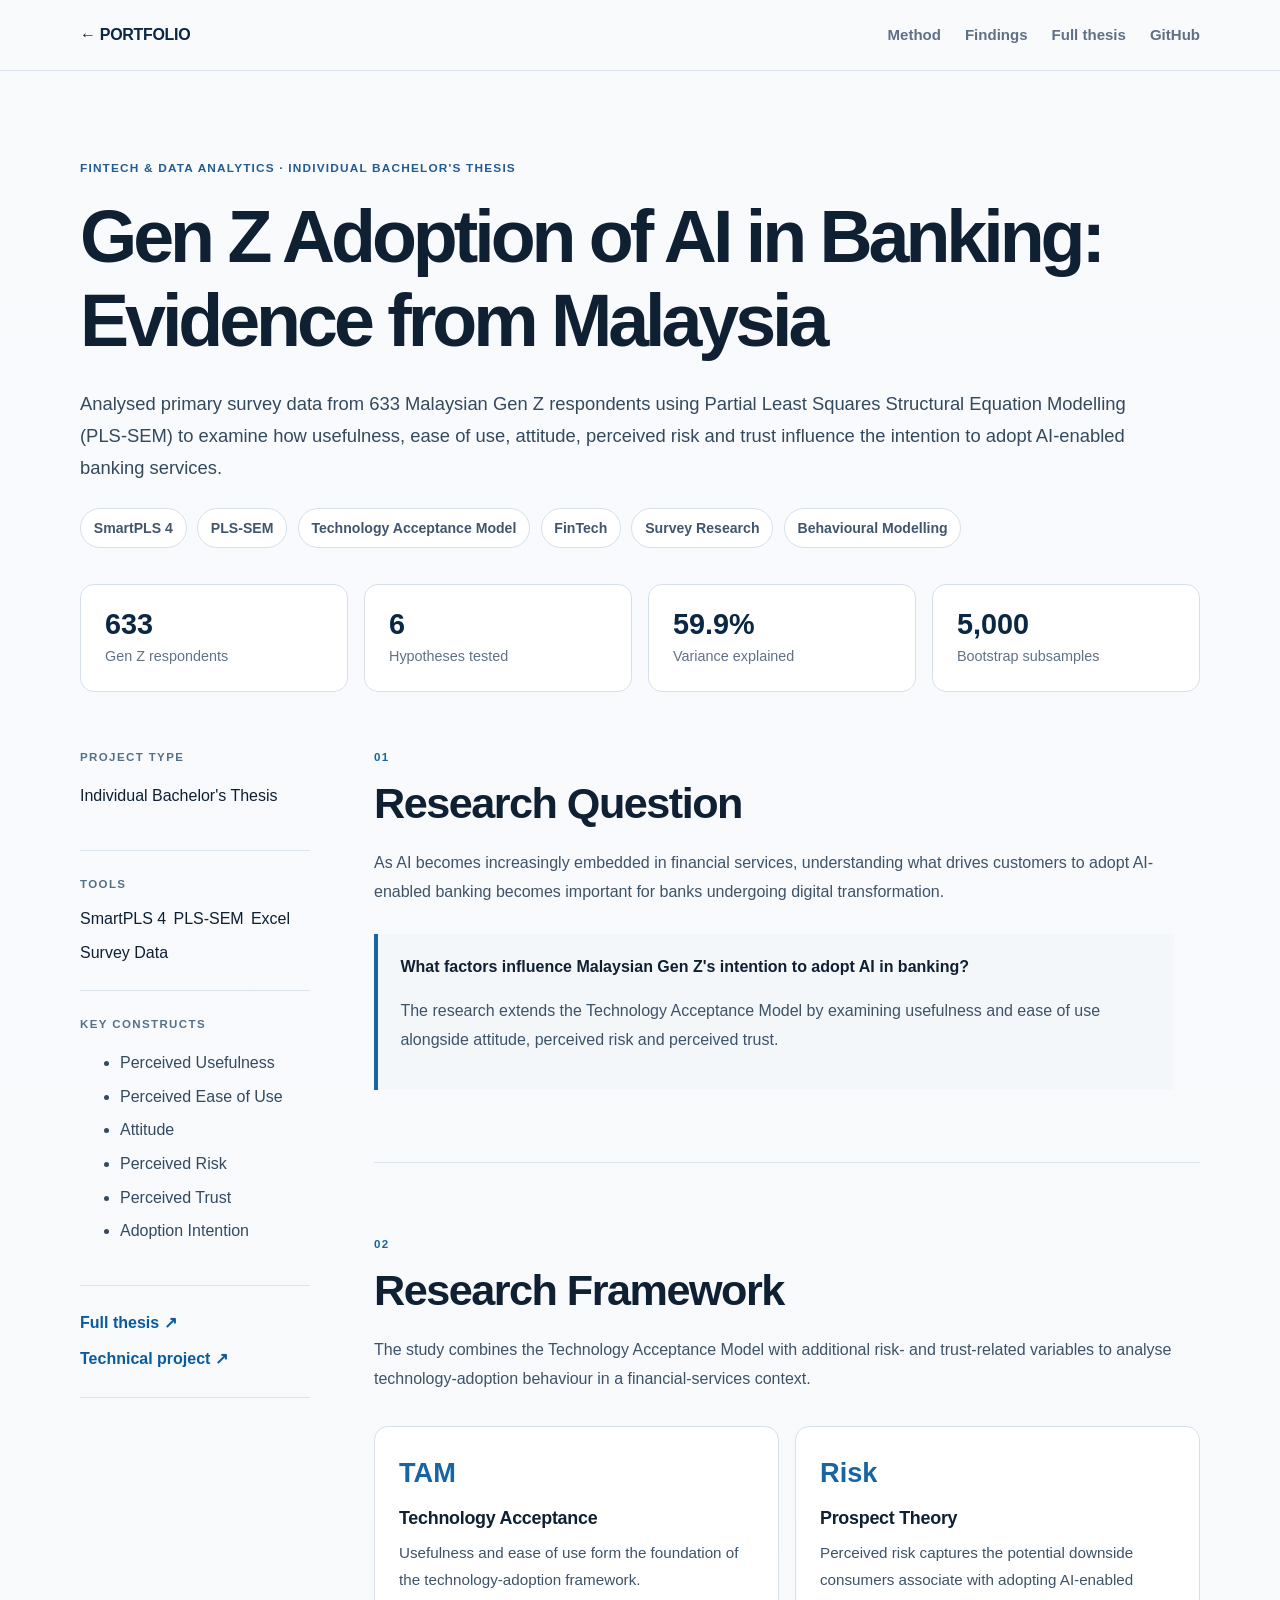
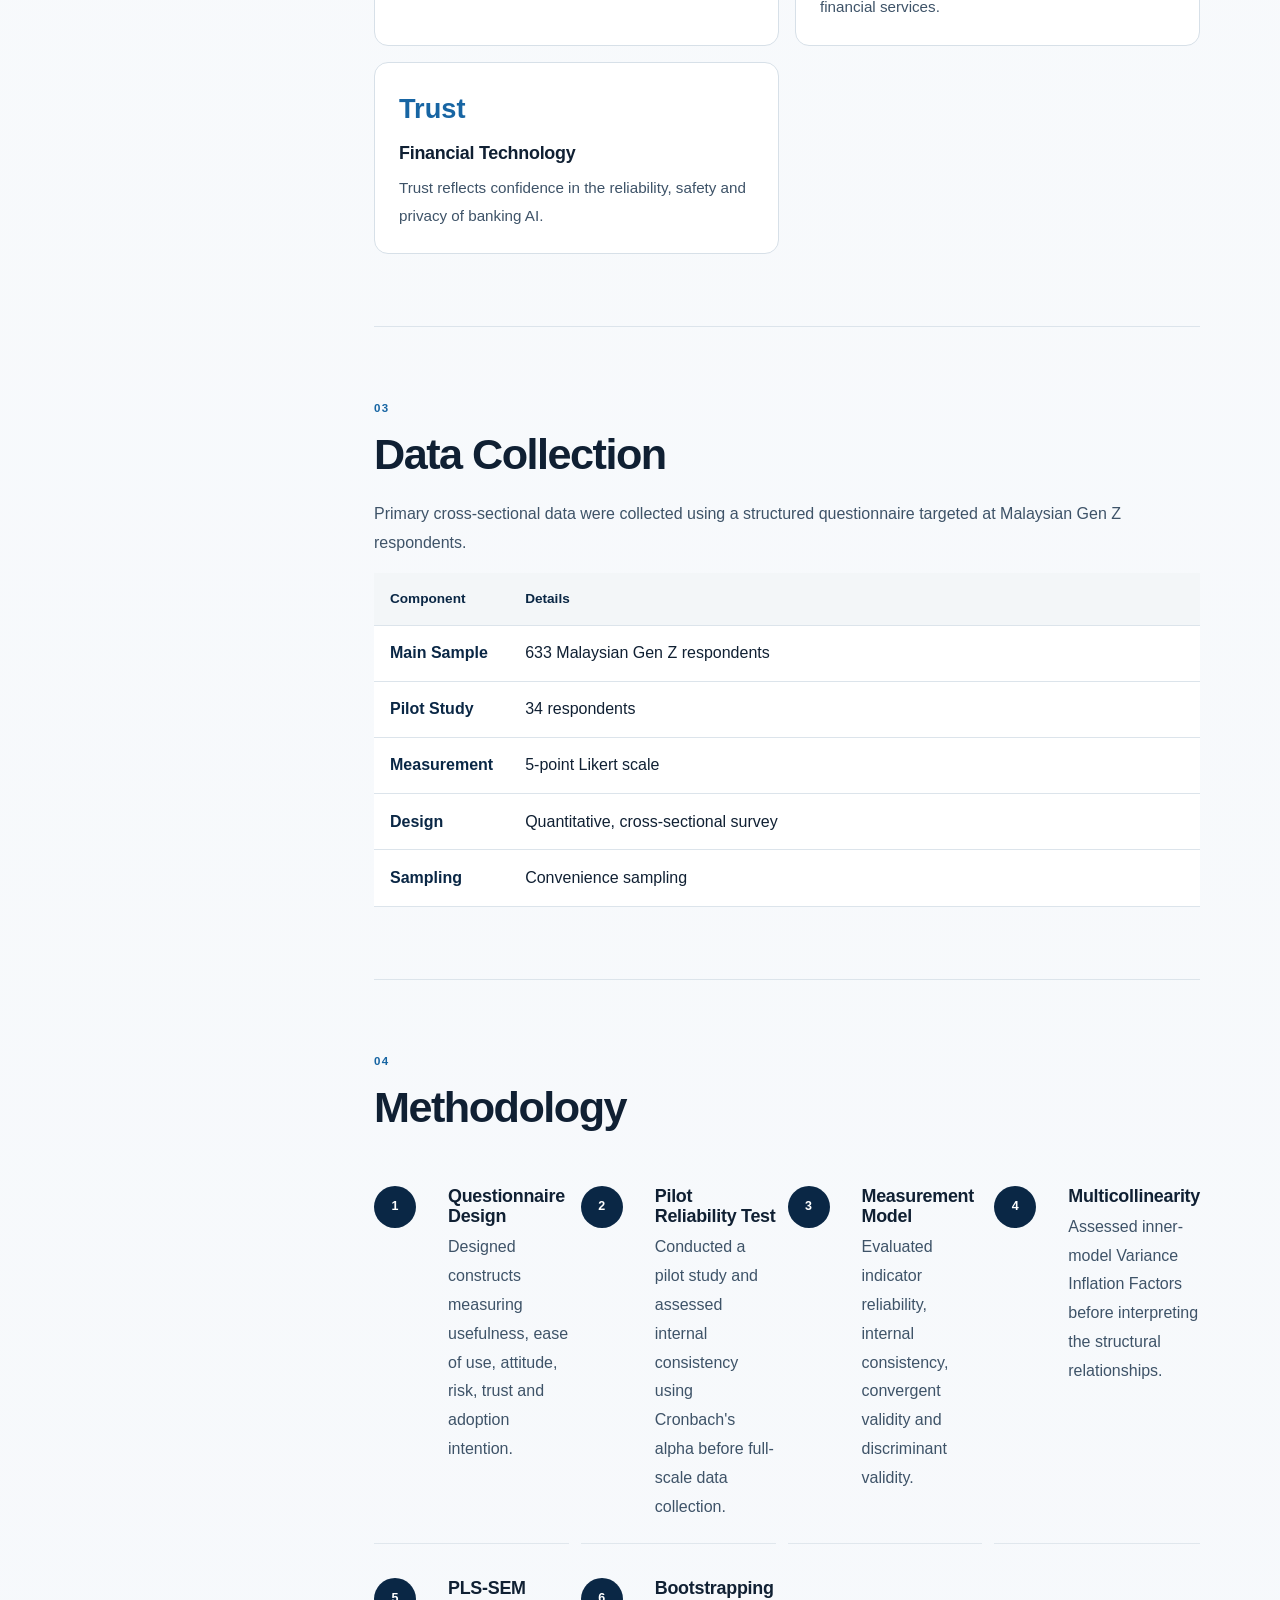
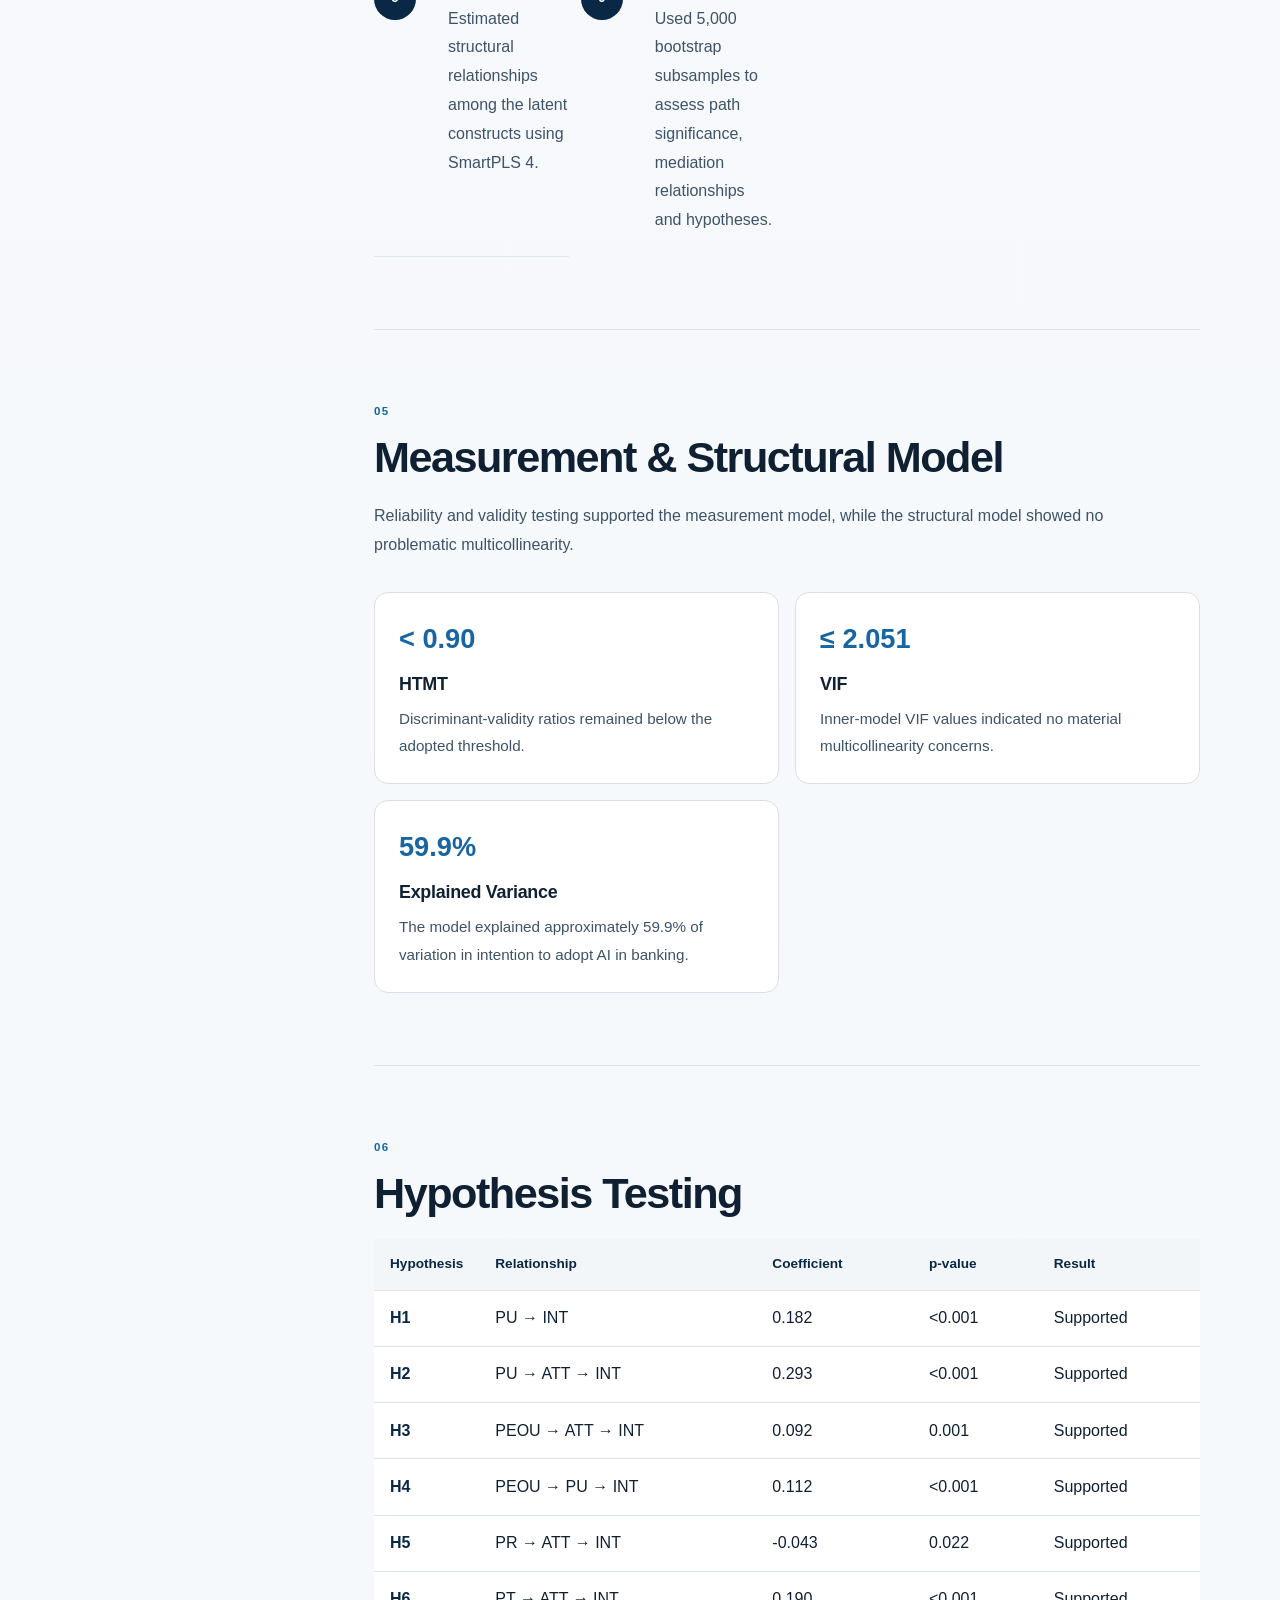
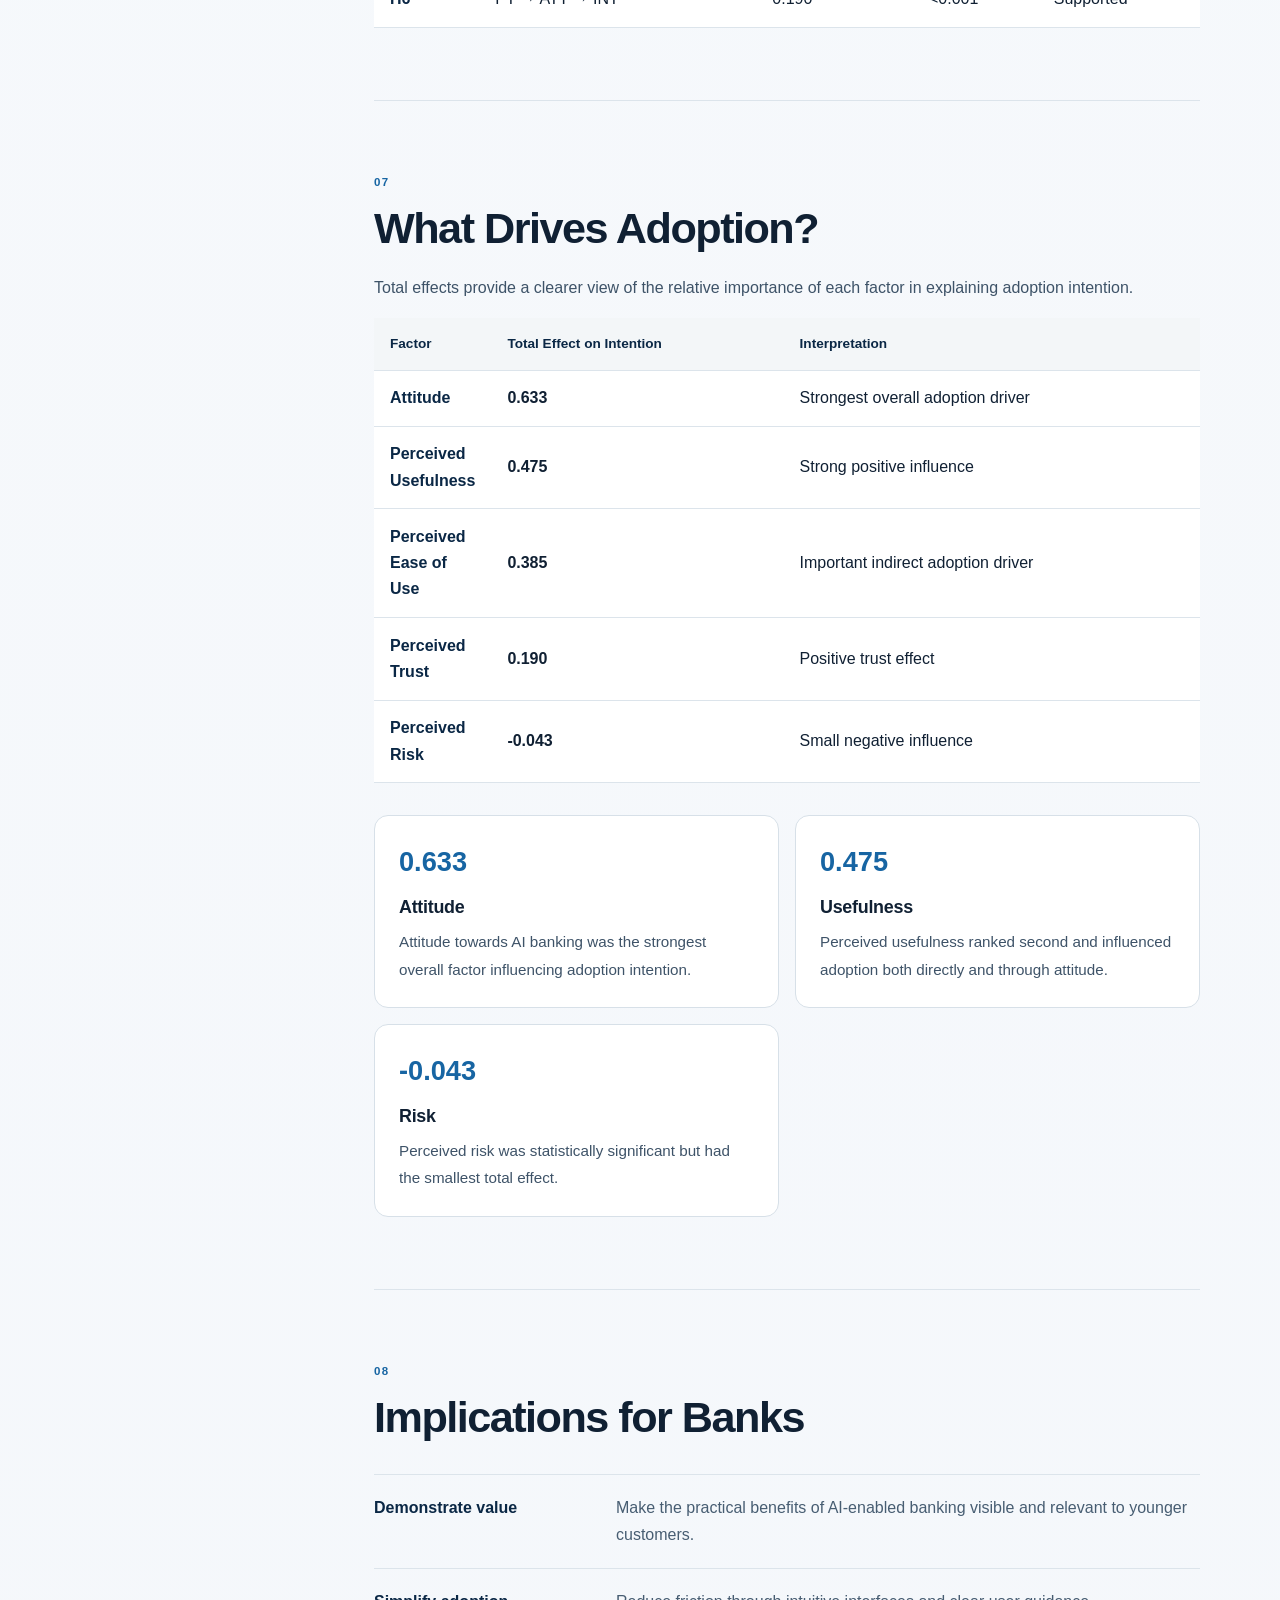
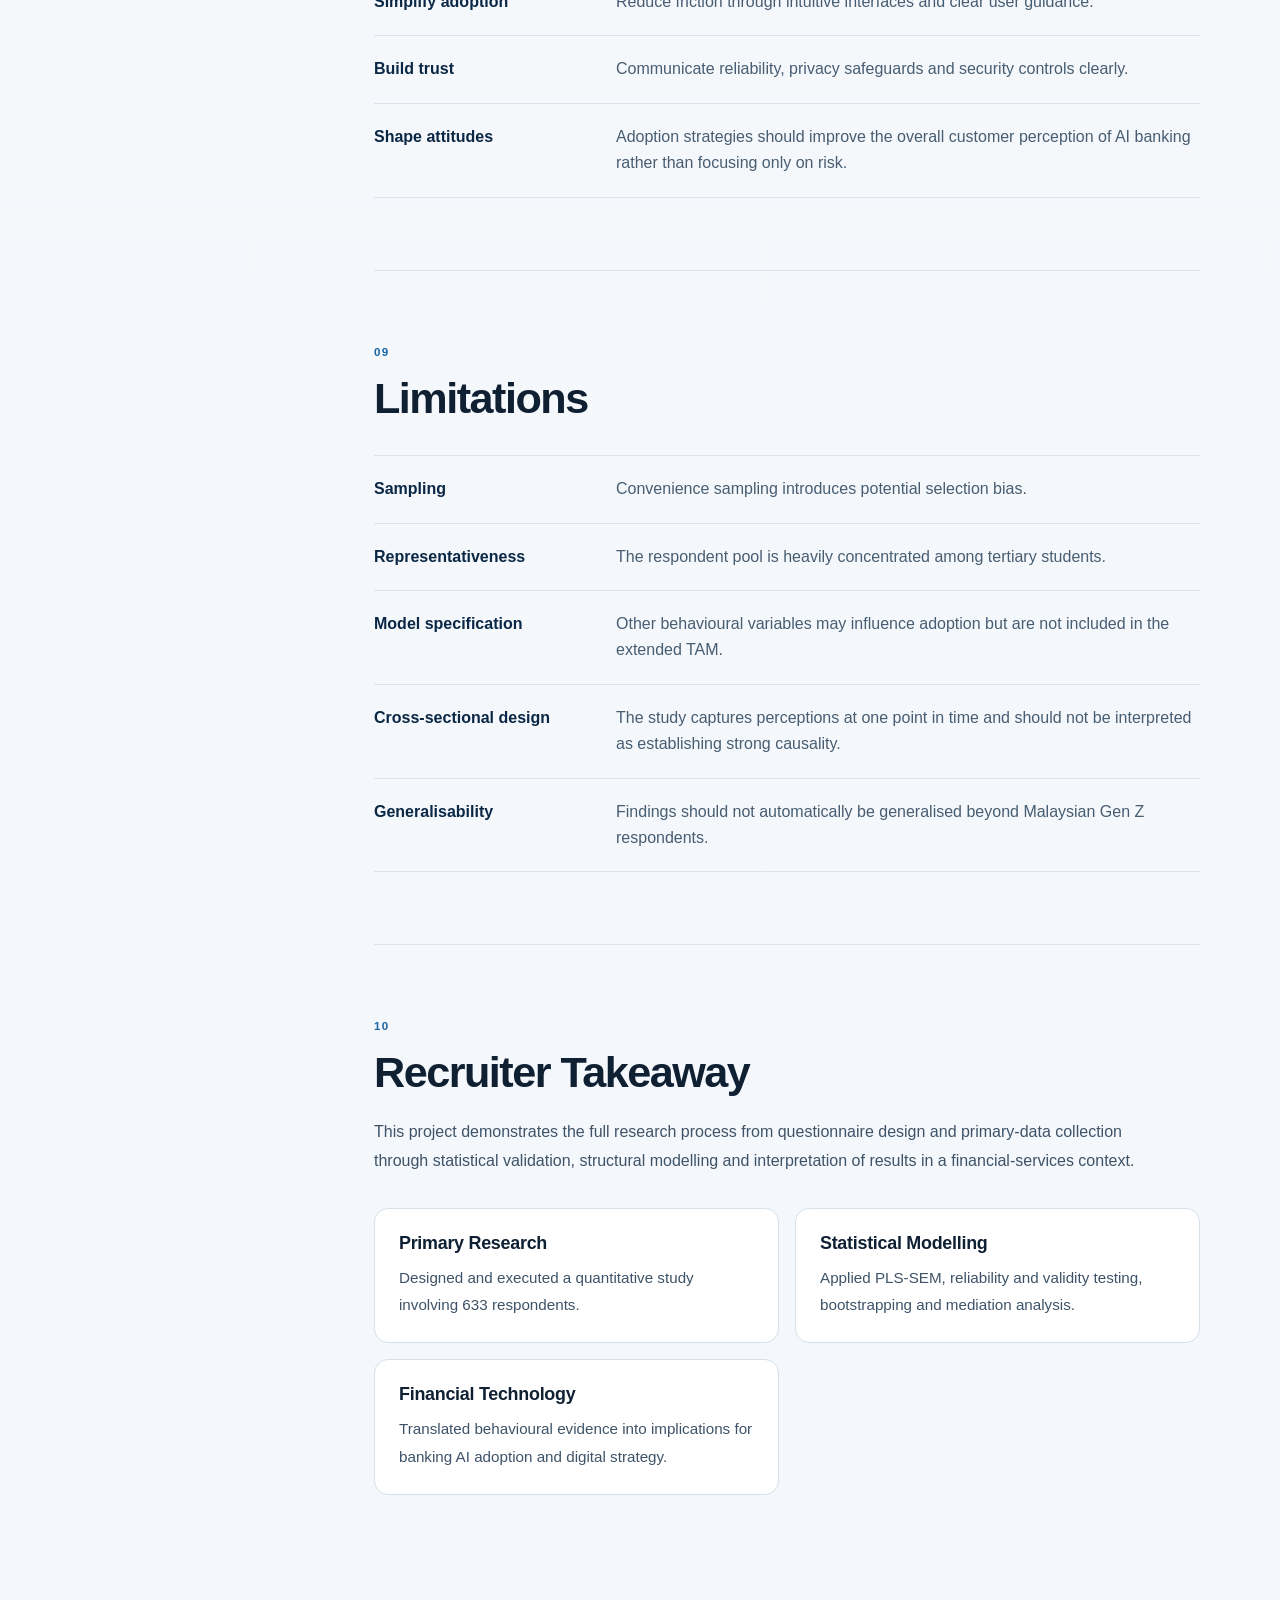
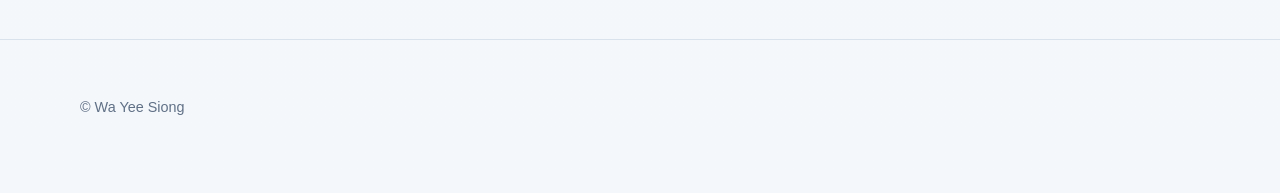
==== project-ai-banking-adoption.html @ 101c3df6 "Create project-ai-banking-adoption.html" ====
<!DOCTYPE html>
<html lang="en">
<head>
  <meta charset="UTF-8">
  <meta name="viewport" content="width=device-width, initial-scale=1.0">

  <title>Gen Z Adoption of AI in Banking | Wa Yee Siong</title>

  <meta name="description"
        content="PLS-SEM analysis of 633 Malaysian Gen Z respondents examining the drivers of AI adoption in banking.">

  <link rel="stylesheet" href="styles.css">
</head>

<body class="thesis-project">

  <!-- TOP NAVIGATION -->
  <header class="topbar">
    <div class="container nav">

      <a class="brand" href="index.html#projects">
        ← PORTFOLIO
      </a>

      <nav class="navlinks" aria-label="Project navigation">
        <a href="#method">Method</a>
        <a href="#findings">Findings</a>

        <a href="assets/gen-z-ai-banking-adoption-malaysia-thesis.pdf"
           target="_blank"
           rel="noopener">
          Full thesis
        </a>

        <a href="https://github.com/wayeesiong/gen-z-ai-banking-adoption-malaysia"
           target="_blank"
           rel="noopener">
          GitHub
        </a>
      </nav>

    </div>
  </header>


  <main>

    <!-- HERO -->
    <section class="project-hero">
      <div class="container">

        <div class="project-kicker">
          FinTech & Data Analytics · Individual Bachelor's Thesis
        </div>

        <h1>
          Gen Z Adoption of AI in Banking:
          Evidence from Malaysia
        </h1>

        <p class="project-lead">
          Analysed primary survey data from 633 Malaysian Gen Z respondents
          using Partial Least Squares Structural Equation Modelling (PLS-SEM)
          to examine how usefulness, ease of use, attitude, perceived risk and
          trust influence the intention to adopt AI-enabled banking services.
        </p>

        <div class="project-meta">
          <span>SmartPLS 4</span>
          <span>PLS-SEM</span>
          <span>Technology Acceptance Model</span>
          <span>FinTech</span>
          <span>Survey Research</span>
          <span>Behavioural Modelling</span>
        </div>

        <div class="project-metrics">

          <div class="metric">
            <div class="metric-value">633</div>
            <div class="metric-label">Gen Z respondents</div>
          </div>

          <div class="metric">
            <div class="metric-value">6</div>
            <div class="metric-label">Hypotheses tested</div>
          </div>

          <div class="metric">
            <div class="metric-value">59.9%</div>
            <div class="metric-label">Variance explained</div>
          </div>

          <div class="metric">
            <div class="metric-value">5,000</div>
            <div class="metric-label">Bootstrap subsamples</div>
          </div>

        </div>

      </div>
    </section>


    <!-- MAIN CONTENT -->
    <section class="project-content">
      <div class="container content-grid">

        <!-- SIDEBAR -->
        <aside class="project-sidebar">

          <div class="sidebar-block">
            <div class="sidebar-label">Project Type</div>

            <p>
              Individual Bachelor's Thesis
            </p>
          </div>


          <div class="sidebar-block">
            <div class="sidebar-label">Tools</div>

            <div class="sidebar-tags">
              <span>SmartPLS 4</span>
              <span>PLS-SEM</span>
              <span>Excel</span>
              <span>Survey Data</span>
            </div>
          </div>


          <div class="sidebar-block">
            <div class="sidebar-label">Key Constructs</div>

            <ul class="sidebar-list">
              <li>Perceived Usefulness</li>
              <li>Perceived Ease of Use</li>
              <li>Attitude</li>
              <li>Perceived Risk</li>
              <li>Perceived Trust</li>
              <li>Adoption Intention</li>
            </ul>
          </div>


          <div class="sidebar-block sidebar-links">

            <a href="assets/gen-z-ai-banking-adoption-malaysia-thesis.pdf"
               target="_blank"
               rel="noopener">
              Full thesis ↗
            </a>

            <a href="https://github.com/wayeesiong/gen-z-ai-banking-adoption-malaysia"
               target="_blank"
               rel="noopener">
              Technical project ↗
            </a>

          </div>

        </aside>


        <!-- CASE STUDY -->
        <article class="case-study">


          <!-- SECTION 01 -->
          <section class="case-section">

            <div class="section-number">01</div>

            <h2>
              Research Question
            </h2>

            <p>
              As AI becomes increasingly embedded in financial services,
              understanding what drives customers to adopt AI-enabled banking
              becomes important for banks undergoing digital transformation.
            </p>

            <div class="question-box">

              <strong>
                What factors influence Malaysian Gen Z's intention to adopt
                AI in banking?
              </strong>

              <p>
                The research extends the Technology Acceptance Model by
                examining usefulness and ease of use alongside attitude,
                perceived risk and perceived trust.
              </p>

            </div>

          </section>


          <!-- SECTION 02 -->
          <section class="case-section">

            <div class="section-number">02</div>

            <h2>
              Research Framework
            </h2>

            <p>
              The study combines the Technology Acceptance Model with
              additional risk- and trust-related variables to analyse
              technology-adoption behaviour in a financial-services context.
            </p>

            <div class="finding-grid">

              <div class="finding-card">
                <div class="finding-stat">TAM</div>
                <h3>Technology Acceptance</h3>
                <p>
                  Usefulness and ease of use form the foundation of the
                  technology-adoption framework.
                </p>
              </div>

              <div class="finding-card">
                <div class="finding-stat">Risk</div>
                <h3>Prospect Theory</h3>
                <p>
                  Perceived risk captures the potential downside consumers
                  associate with adopting AI-enabled financial services.
                </p>
              </div>

              <div class="finding-card">
                <div class="finding-stat">Trust</div>
                <h3>Financial Technology</h3>
                <p>
                  Trust reflects confidence in the reliability, safety and
                  privacy of banking AI.
                </p>
              </div>

            </div>

          </section>


          <!-- SECTION 03 -->
          <section class="case-section">

            <div class="section-number">03</div>

            <h2>
              Data Collection
            </h2>

            <p>
              Primary cross-sectional data were collected using a structured
              questionnaire targeted at Malaysian Gen Z respondents.
            </p>

            <table class="data-table sample-table">
              <thead>
                <tr>
                  <th>Component</th>
                  <th>Details</th>
                </tr>
              </thead>

              <tbody>

                <tr>
                  <td>Main Sample</td>
                  <td>633 Malaysian Gen Z respondents</td>
                </tr>

                <tr>
                  <td>Pilot Study</td>
                  <td>34 respondents</td>
                </tr>

                <tr>
                  <td>Measurement</td>
                  <td>5-point Likert scale</td>
                </tr>

                <tr>
                  <td>Design</td>
                  <td>Quantitative, cross-sectional survey</td>
                </tr>

                <tr>
                  <td>Sampling</td>
                  <td>Convenience sampling</td>
                </tr>

              </tbody>
            </table>

          </section>


          <!-- SECTION 04 -->
          <section class="case-section" id="method">

            <div class="section-number">04</div>

            <h2>
              Methodology
            </h2>

            <div class="workflow">

              <div class="workflow-step">
                <div class="workflow-num">1</div>

                <div>
                  <h3>Questionnaire Design</h3>
                  <p>
                    Designed constructs measuring usefulness, ease of use,
                    attitude, risk, trust and adoption intention.
                  </p>
                </div>
              </div>


              <div class="workflow-step">
                <div class="workflow-num">2</div>

                <div>
                  <h3>Pilot Reliability Test</h3>
                  <p>
                    Conducted a pilot study and assessed internal consistency
                    using Cronbach's alpha before full-scale data collection.
                  </p>
                </div>
              </div>


              <div class="workflow-step">
                <div class="workflow-num">3</div>

                <div>
                  <h3>Measurement Model</h3>
                  <p>
                    Evaluated indicator reliability, internal consistency,
                    convergent validity and discriminant validity.
                  </p>
                </div>
              </div>


              <div class="workflow-step">
                <div class="workflow-num">4</div>

                <div>
                  <h3>Multicollinearity</h3>
                  <p>
                    Assessed inner-model Variance Inflation Factors before
                    interpreting the structural relationships.
                  </p>
                </div>
              </div>


              <div class="workflow-step">
                <div class="workflow-num">5</div>

                <div>
                  <h3>PLS-SEM</h3>
                  <p>
                    Estimated structural relationships among the latent
                    constructs using SmartPLS 4.
                  </p>
                </div>
              </div>


              <div class="workflow-step">
                <div class="workflow-num">6</div>

                <div>
                  <h3>Bootstrapping</h3>
                  <p>
                    Used 5,000 bootstrap subsamples to assess path
                    significance, mediation relationships and hypotheses.
                  </p>
                </div>
              </div>

            </div>

          </section>


          <!-- SECTION 05 -->
          <section class="case-section">

            <div class="section-number">05</div>

            <h2>
              Measurement & Structural Model
            </h2>

            <p>
              Reliability and validity testing supported the measurement
              model, while the structural model showed no problematic
              multicollinearity.
            </p>

            <div class="finding-grid">

              <div class="finding-card">
                <div class="finding-stat">&lt; 0.90</div>
                <h3>HTMT</h3>
                <p>
                  Discriminant-validity ratios remained below the adopted
                  threshold.
                </p>
              </div>

              <div class="finding-card">
                <div class="finding-stat">≤ 2.051</div>
                <h3>VIF</h3>
                <p>
                  Inner-model VIF values indicated no material
                  multicollinearity concerns.
                </p>
              </div>

              <div class="finding-card">
                <div class="finding-stat">59.9%</div>
                <h3>Explained Variance</h3>
                <p>
                  The model explained approximately 59.9% of variation in
                  intention to adopt AI in banking.
                </p>
              </div>

            </div>

          </section>


          <!-- SECTION 06 -->
          <section class="case-section" id="findings">

            <div class="section-number">06</div>

            <h2>
              Hypothesis Testing
            </h2>

            <table class="data-table hypothesis-table">

              <thead>
                <tr>
                  <th>Hypothesis</th>
                  <th>Relationship</th>
                  <th>Coefficient</th>
                  <th>p-value</th>
                  <th>Result</th>
                </tr>
              </thead>

              <tbody>

                <tr>
                  <td>H1</td>
                  <td>PU → INT</td>
                  <td>0.182</td>
                  <td>&lt;0.001</td>
                  <td>Supported</td>
                </tr>

                <tr>
                  <td>H2</td>
                  <td>PU → ATT → INT</td>
                  <td>0.293</td>
                  <td>&lt;0.001</td>
                  <td>Supported</td>
                </tr>

                <tr>
                  <td>H3</td>
                  <td>PEOU → ATT → INT</td>
                  <td>0.092</td>
                  <td>0.001</td>
                  <td>Supported</td>
                </tr>

                <tr>
                  <td>H4</td>
                  <td>PEOU → PU → INT</td>
                  <td>0.112</td>
                  <td>&lt;0.001</td>
                  <td>Supported</td>
                </tr>

                <tr>
                  <td>H5</td>
                  <td>PR → ATT → INT</td>
                  <td>-0.043</td>
                  <td>0.022</td>
                  <td>Supported</td>
                </tr>

                <tr>
                  <td>H6</td>
                  <td>PT → ATT → INT</td>
                  <td>0.190</td>
                  <td>&lt;0.001</td>
                  <td>Supported</td>
                </tr>

              </tbody>

            </table>

          </section>


          <!-- SECTION 07 -->
          <section class="case-section">

            <div class="section-number">07</div>

            <h2>
              What Drives Adoption?
            </h2>

            <p>
              Total effects provide a clearer view of the relative importance
              of each factor in explaining adoption intention.
            </p>

            <table class="data-table effects-table">

              <thead>
                <tr>
                  <th>Factor</th>
                  <th>Total Effect on Intention</th>
                  <th>Interpretation</th>
                </tr>
              </thead>

              <tbody>

                <tr>
                  <td>Attitude</td>
                  <td><strong>0.633</strong></td>
                  <td>Strongest overall adoption driver</td>
                </tr>

                <tr>
                  <td>Perceived Usefulness</td>
                  <td><strong>0.475</strong></td>
                  <td>Strong positive influence</td>
                </tr>

                <tr>
                  <td>Perceived Ease of Use</td>
                  <td><strong>0.385</strong></td>
                  <td>Important indirect adoption driver</td>
                </tr>

                <tr>
                  <td>Perceived Trust</td>
                  <td><strong>0.190</strong></td>
                  <td>Positive trust effect</td>
                </tr>

                <tr>
                  <td>Perceived Risk</td>
                  <td><strong>-0.043</strong></td>
                  <td>Small negative influence</td>
                </tr>

              </tbody>

            </table>

            <div class="finding-grid">

              <div class="finding-card">
                <div class="finding-stat">0.633</div>
                <h3>Attitude</h3>
                <p>
                  Attitude towards AI banking was the strongest overall factor
                  influencing adoption intention.
                </p>
              </div>

              <div class="finding-card">
                <div class="finding-stat">0.475</div>
                <h3>Usefulness</h3>
                <p>
                  Perceived usefulness ranked second and influenced adoption
                  both directly and through attitude.
                </p>
              </div>

              <div class="finding-card">
                <div class="finding-stat">-0.043</div>
                <h3>Risk</h3>
                <p>
                  Perceived risk was statistically significant but had the
                  smallest total effect.
                </p>
              </div>

            </div>

          </section>


          <!-- SECTION 08 -->
          <section class="case-section">

            <div class="section-number">08</div>

            <h2>
              Implications for Banks
            </h2>

            <div class="takeaway-list">

              <div class="takeaway-item">
                <strong>Demonstrate value</strong>
                <span>
                  Make the practical benefits of AI-enabled banking visible
                  and relevant to younger customers.
                </span>
              </div>

              <div class="takeaway-item">
                <strong>Simplify adoption</strong>
                <span>
                  Reduce friction through intuitive interfaces and clear user
                  guidance.
                </span>
              </div>

              <div class="takeaway-item">
                <strong>Build trust</strong>
                <span>
                  Communicate reliability, privacy safeguards and security
                  controls clearly.
                </span>
              </div>

              <div class="takeaway-item">
                <strong>Shape attitudes</strong>
                <span>
                  Adoption strategies should improve the overall customer
                  perception of AI banking rather than focusing only on risk.
                </span>
              </div>

            </div>

          </section>


          <!-- SECTION 09 -->
          <section class="case-section">

            <div class="section-number">09</div>

            <h2>
              Limitations
            </h2>

            <div class="takeaway-list">

              <div class="takeaway-item">
                <strong>Sampling</strong>
                <span>
                  Convenience sampling introduces potential selection bias.
                </span>
              </div>

              <div class="takeaway-item">
                <strong>Representativeness</strong>
                <span>
                  The respondent pool is heavily concentrated among tertiary
                  students.
                </span>
              </div>

              <div class="takeaway-item">
                <strong>Model specification</strong>
                <span>
                  Other behavioural variables may influence adoption but are
                  not included in the extended TAM.
                </span>
              </div>

              <div class="takeaway-item">
                <strong>Cross-sectional design</strong>
                <span>
                  The study captures perceptions at one point in time and
                  should not be interpreted as establishing strong causality.
                </span>
              </div>

              <div class="takeaway-item">
                <strong>Generalisability</strong>
                <span>
                  Findings should not automatically be generalised beyond
                  Malaysian Gen Z respondents.
                </span>
              </div>

            </div>

          </section>


          <!-- SECTION 10 -->
          <section class="case-section">

            <div class="section-number">10</div>

            <h2>
              Recruiter Takeaway
            </h2>

            <p>
              This project demonstrates the full research process from
              questionnaire design and primary-data collection through
              statistical validation, structural modelling and interpretation
              of results in a financial-services context.
            </p>

            <div class="finding-grid">

              <div class="finding-card">
                <h3>Primary Research</h3>
                <p>
                  Designed and executed a quantitative study involving
                  633 respondents.
                </p>
              </div>

              <div class="finding-card">
                <h3>Statistical Modelling</h3>
                <p>
                  Applied PLS-SEM, reliability and validity testing,
                  bootstrapping and mediation analysis.
                </p>
              </div>

              <div class="finding-card">
                <h3>Financial Technology</h3>
                <p>
                  Translated behavioural evidence into implications for
                  banking AI adoption and digital strategy.
                </p>
              </div>

            </div>

          </section>


        </article>

      </div>
    </section>

  </main>


  <footer class="footer">
    <div class="container">
      <p>© Wa Yee Siong</p>
    </div>
  </footer>

</body>
</html>
---- styles.css ----
:root {
  --bg: #f4f7fb;
  --surface: #ffffff;
  --surface-2: #eef3f8;
  --ink: #102033;
  --muted: #607086;
  --line: #d9e2ec;
  --navy: #0a2745;
  --blue: #245b91;
  --blue-soft: #dbeaf7;
  --accent: #b7893f;
  --shadow: 0 18px 45px rgba(16, 32, 51, 0.09);
  --radius: 22px;
}

* { box-sizing: border-box; }
html { scroll-behavior: smooth; }
body {
  margin: 0;
  font-family: Inter, ui-sans-serif, -apple-system, BlinkMacSystemFont, "Segoe UI", Arial, sans-serif;
  color: var(--ink);
  background: linear-gradient(180deg, #f8fafc 0%, var(--bg) 100%);
  line-height: 1.65;
}
a { color: inherit; }
.container { width: min(1120px, calc(100% - 40px)); margin: 0 auto; }

.topbar {
  position: sticky;
  top: 0;
  z-index: 20;
  background: rgba(248, 250, 252, 0.91);
  backdrop-filter: blur(14px);
  border-bottom: 1px solid rgba(217, 226, 236, 0.9);
}
.nav { min-height: 70px; display: flex; align-items: center; justify-content: space-between; gap: 24px; }
.brand { text-decoration: none; font-weight: 800; letter-spacing: -0.02em; color: var(--navy); }
.navlinks { display: flex; gap: 24px; align-items: center; }
.navlinks a { text-decoration: none; color: var(--muted); font-size: 0.94rem; font-weight: 650; }
.navlinks a:hover { color: var(--navy); }

.hero { padding: 86px 0 72px; }
.hero-grid { display: grid; grid-template-columns: minmax(0, 1.45fr) minmax(300px, .55fr); gap: 56px; align-items: end; }
.eyebrow { display: inline-flex; align-items: center; gap: 8px; font-size: 0.78rem; font-weight: 800; letter-spacing: 0.12em; text-transform: uppercase; color: var(--blue); margin-bottom: 18px; }
.dot { width: 8px; height: 8px; border-radius: 99px; background: var(--accent); }
h1, h2, h3 { line-height: 1.15; margin-top: 0; }
h1 { font-size: clamp(2.8rem, 7vw, 5.25rem); letter-spacing: -0.055em; max-width: 900px; margin-bottom: 24px; }
h2 { font-size: clamp(1.8rem, 4vw, 2.7rem); letter-spacing: -0.035em; }
h3 { font-size: 1.12rem; letter-spacing: -0.015em; }
.lead { font-size: clamp(1.06rem, 2vw, 1.25rem); color: var(--muted); max-width: 790px; }
.hero-actions { margin-top: 32px; display: flex; gap: 12px; flex-wrap: wrap; }
.button { display: inline-flex; align-items: center; justify-content: center; gap: 8px; padding: 12px 17px; border-radius: 12px; text-decoration: none; font-weight: 750; font-size: 0.94rem; border: 1px solid var(--navy); transition: transform .16s ease, box-shadow .16s ease; }
.button.primary { background: var(--navy); color: white; }
.button.secondary { background: white; color: var(--navy); border-color: var(--line); }
.button:hover { transform: translateY(-1px); box-shadow: 0 8px 20px rgba(16,32,51,.08); }

.profile-panel { background: var(--navy); color: white; border-radius: var(--radius); padding: 26px; box-shadow: var(--shadow); }
.profile-label { color: rgba(255,255,255,.55); text-transform: uppercase; letter-spacing: .11em; font-size: .7rem; font-weight: 800; margin-bottom: 8px; }
.profile-item { padding: 17px 0; border-top: 1px solid rgba(255,255,255,.13); }
.profile-item:first-of-type { border-top: 0; }
.profile-item strong { display: block; font-size: .98rem; }
.profile-item span { display: block; color: rgba(255,255,255,.67); margin-top: 3px; font-size: .84rem; }

.section { padding: 68px 0; }
.section-soft { background: rgba(238,243,248,.62); border-top: 1px solid var(--line); border-bottom: 1px solid var(--line); }
.section-header { display: flex; align-items: end; justify-content: space-between; gap: 24px; margin-bottom: 26px; }
.section-header p { max-width: 620px; color: var(--muted); margin: 0; }

.project-card { background: var(--surface); border: 1px solid var(--line); border-radius: var(--radius); overflow: hidden; box-shadow: var(--shadow); }
.project-main-link { display: grid; grid-template-columns: 1.25fr .75fr; text-decoration: none; }
.project-copy { padding: 42px; }
.project-kicker { color: var(--blue); text-transform: uppercase; letter-spacing: 0.1em; font-weight: 800; font-size: 0.74rem; }
.project-title { font-size: clamp(1.65rem, 3vw, 2.3rem); margin: 10px 0 16px; }
.project-copy p { color: var(--muted); }
.tags { display: flex; flex-wrap: wrap; gap: 8px; margin-top: 24px; }
.tag { background: var(--surface-2); border: 1px solid var(--line); padding: 7px 10px; border-radius: 999px; font-size: 0.8rem; font-weight: 700; color: #38506a; }
.project-visual { min-height: 360px; background: radial-gradient(circle at 70% 25%, rgba(183, 137, 63, 0.34), transparent 24%), linear-gradient(145deg, #092846 0%, #164d78 62%, #2b6d96 100%); padding: 36px; display: flex; flex-direction: column; justify-content: space-between; color: white; }
.visual-stat { font-size: 4.6rem; font-weight: 850; letter-spacing: -0.07em; line-height: 0.9; }
.visual-label { color: rgba(255,255,255,.72); font-size: .9rem; max-width: 210px; }
.visual-arrow { font-size: 1.55rem; text-align: right; }
.project-links { border-top: 1px solid var(--line); display: flex; gap: 18px; padding: 15px 22px; background: #fbfcfe; }
.project-links a { text-decoration: none; color: var(--blue); font-size: .86rem; font-weight: 750; }
.project-links a:hover { text-decoration: underline; }

.capability-grid { display: grid; grid-template-columns: repeat(4,1fr); gap: 14px; }
.capability { background: white; border: 1px solid var(--line); border-radius: 18px; padding: 24px; min-height: 230px; }
.capability-num { display: inline-flex; width: 34px; height: 34px; align-items: center; justify-content: center; border-radius: 10px; background: var(--blue-soft); color: var(--blue); font-size: .72rem; font-weight: 900; margin-bottom: 22px; }
.capability h3 { margin-bottom: 10px; }
.capability p { color: var(--muted); font-size: .9rem; margin-bottom: 0; }

.about-grid { display: grid; grid-template-columns: .72fr 1.28fr; gap: 60px; align-items: start; }
.about-copy { font-size: 1.03rem; color: var(--muted); }
.about-copy p:first-child { margin-top: 0; }

.footer { padding: 42px 0 58px; border-top: 1px solid var(--line); color: var(--muted); font-size: 0.9rem; }
.footer-row { display: flex; justify-content: space-between; gap: 24px; flex-wrap: wrap; }

/* project page */
.project-hero { padding: 72px 0 52px; }
.project-hero h1 { font-size: clamp(2.4rem, 6vw, 4.6rem); max-width: 1000px; }
.meta-row { display: flex; flex-wrap: wrap; gap: 10px; margin-top: 28px; }
.meta-pill { background: white; border: 1px solid var(--line); border-radius: 10px; padding: 8px 11px; font-size: .82rem; font-weight: 700; color: #496176; }
.metric-grid { display: grid; grid-template-columns: repeat(4, 1fr); gap: 14px; margin-top: 36px; }
.metric { background: white; border: 1px solid var(--line); border-radius: 16px; padding: 20px; }
.metric strong { display: block; font-size: 1.65rem; color: var(--navy); letter-spacing: -0.04em; }
.metric span { display: block; font-size: .82rem; color: var(--muted); margin-top: 4px; }
.content-grid { display: grid; grid-template-columns: 0.82fr 1.18fr; gap: 44px; align-items: start; }
.sidebar-card { position: sticky; top: 96px; background: var(--navy); color: white; border-radius: var(--radius); padding: 28px; }
.sidebar-card p { color: rgba(255,255,255,.72); }
.sidebar-card .tag { background: rgba(255,255,255,.09); border-color: rgba(255,255,255,.17); color: white; }
.sidebar-card .button { margin-top: 18px; width: 100%; border-color: white; background: white; color: var(--navy); }
.article-section { background: white; border: 1px solid var(--line); border-radius: var(--radius); padding: 34px; margin-bottom: 18px; }
.article-section p:last-child { margin-bottom: 0; }
.article-section ul { margin: 14px 0 0 20px; padding: 0; }
.article-section li { margin: 8px 0; }
.subtle { color: var(--muted); }
.workflow { display: grid; grid-template-columns: repeat(4, 1fr); gap: 12px; margin-top: 22px; }
.step { background: var(--surface-2); border: 1px solid var(--line); border-radius: 14px; padding: 16px; min-height: 145px; }
.step-num { font-size: .72rem; color: var(--blue); font-weight: 900; letter-spacing: .1em; }
.step h3 { margin: 10px 0 8px; }
.step p { font-size: .85rem; color: var(--muted); margin: 0; }
.finding-grid { display: grid; grid-template-columns: repeat(2, 1fr); gap: 12px; margin-top: 20px; }
.finding { border-left: 4px solid var(--accent); background: #fbf8f2; padding: 18px; border-radius: 0 12px 12px 0; }
.finding strong { color: var(--navy); }
.finding p { color: var(--muted); font-size: .9rem; margin: 7px 0 0; }
.callout { background: linear-gradient(135deg, #eaf3fb, #f8fbfe); border: 1px solid #ccdfef; border-radius: 16px; padding: 22px; }
.callout strong { color: var(--navy); }

@media (max-width: 920px) {
  .hero-grid, .project-main-link, .content-grid, .about-grid { grid-template-columns: 1fr; }
  .capability-grid { grid-template-columns: repeat(2,1fr); }
  .project-visual { min-height: 260px; }
  .metric-grid { grid-template-columns: repeat(2, 1fr); }
  .workflow { grid-template-columns: repeat(2, 1fr); }
  .sidebar-card { position: static; }
}
@media (max-width: 560px) {
  .container { width: min(100% - 24px, 1120px); }
  .navlinks { gap: 14px; }
  .navlinks a:nth-child(2) { display: none; }
  .hero { padding-top: 58px; }
  .project-copy { padding: 28px; }
  .capability-grid, .metric-grid, .workflow, .finding-grid { grid-template-columns: 1fr; }
  .article-section { padding: 24px; }
  .project-links { flex-direction: column; gap: 7px; }
}

.project-group {
  margin-top: 3rem;
}

.project-group + .project-group {
  margin-top: 5rem;
  padding-top: 4rem;
  border-top: 1px solid rgba(10, 39, 69, 0.12);
}

.project-group-header {
  max-width: 760px;
  margin-bottom: 1.75rem;
}

.project-group-header h2 {
  margin-top: 0.4rem;
  margin-bottom: 0.75rem;
}

.project-group-header p {
  margin: 0;
  color: var(--text-muted, #5f6b76);
  line-height: 1.7;
}
/* =========================================================
   PROJECT CASE STUDY
   ========================================================= */

.project-hero {
  padding: 5.5rem 0 3.5rem;
}


.project-hero h1 {
  max-width: 1150px;
  margin: 1rem 0 1.5rem;
}

.project-lead {
  max-width: 1050px;
  font-size: 1.15rem;
  line-height: 1.75;
  color: #34495e;
}


/* Project metadata */

.project-meta {
  display: flex;
  flex-wrap: wrap;
  gap: 0.65rem;
  margin-top: 1.5rem;
  margin-bottom: 2rem;
}

.project-meta span {
  display: inline-flex;
  align-items: center;
  padding: 0.45rem 0.8rem;
  border: 1px solid #d7e0e8;
  border-radius: 999px;
  background: #ffffff;
  font-size: 0.88rem;
  font-weight: 600;
  color: #41566d;
}


/* Headline metrics */

.project-metrics {
  display: grid;
  grid-template-columns: repeat(4, 1fr);
  gap: 1rem;
  margin-top: 2.25rem;
}

.metric {
  padding: 1.5rem;
  background: #ffffff;
  border: 1px solid #d7e0e8;
  border-radius: 14px;
}

.metric-value {
  margin-bottom: 0.35rem;
  font-size: 1.8rem;
  line-height: 1.1;
  font-weight: 750;
  color: #0a2745;
}

.metric-label {
  font-size: 0.9rem;
  line-height: 1.45;
  color: #607286;
}


/* Main case-study layout */

.content-grid {
  display: grid;
  grid-template-columns: 230px minmax(0, 1fr);
  gap: 4rem;
  align-items: start;
}

.project-sidebar {
  position: sticky;
  top: 100px;
}

.sidebar-block {
  padding-bottom: 1.5rem;
  margin-bottom: 1.5rem;
  border-bottom: 1px solid #dce4eb;
}

.sidebar-label {
  margin-bottom: 0.8rem;
  font-size: 0.72rem;
  font-weight: 800;
  letter-spacing: 0.12em;
  text-transform: uppercase;
  color: #557087;
}

.sidebar-tags {
  display: flex;
  flex-wrap: wrap;
  gap: 0.45rem;
}

.sidebar-list {
  display: flex;
  flex-direction: column;
  gap: 0.45rem;
  color: #334a60;
}

.sidebar-links {
  display: flex;
  flex-direction: column;
  gap: 0.65rem;
}

.sidebar-links a {
  color: #0a5b9d;
  font-weight: 650;
  text-decoration: none;
}

.sidebar-links a:hover {
  text-decoration: underline;
}


/* Case-study sections */

.case-study {
  min-width: 0;
}

.case-section {
  padding: 0 0 4.5rem;
  margin-bottom: 4.5rem;
  border-bottom: 1px solid #dce4eb;
}

.case-section:last-child {
  border-bottom: 0;
}

.section-number {
  margin-bottom: 0.75rem;
  font-size: 0.72rem;
  font-weight: 800;
  letter-spacing: 0.12em;
  text-transform: uppercase;
  color: #1765a3;
}

.case-section h2 {
  max-width: 800px;
  margin-top: 0;
  margin-bottom: 1.25rem;
}

.case-section p {
  max-width: 800px;
  line-height: 1.8;
  color: #3e5368;
}


/* Research question */

.question-box {
  max-width: 800px;
  margin-top: 1.75rem;
  padding: 1.25rem 1.4rem;
  border-left: 4px solid #1765a3;
  background: #f3f7fa;
  line-height: 1.65;
}


/* Methodology workflow */

.workflow {
  margin-top: 2rem;
}

.workflow-step {
  display: grid;
  grid-template-columns: 54px 1fr;
  gap: 1.25rem;
  padding: 1.35rem 0;
  border-bottom: 1px solid #e0e7ed;
}

.workflow-step:last-child {
  border-bottom: 0;
}

.workflow-num {
  display: flex;
  align-items: center;
  justify-content: center;
  width: 42px;
  height: 42px;
  border-radius: 50%;
  background: #0a2745;
  color: #ffffff;
  font-size: 0.78rem;
  font-weight: 800;
}

.workflow-step h3 {
  margin: 0 0 0.4rem;
}

.workflow-step p {
  margin: 0;
}


/* Data table */

.data-table-wrapper {
  margin-top: 1.75rem;
  overflow-x: auto;
}

.data-table {
  width: 100%;
  border-collapse: collapse;
  background: #ffffff;
}

.data-table th,
.data-table td {
  padding: 0.9rem 1rem;
  text-align: left;
  border-bottom: 1px solid #dce4eb;
}

.data-table th {
  background: #f3f6f8;
  color: #0a2745;
  font-size: 0.85rem;
}

.data-table td:first-child {
  width: 100px;
  font-weight: 700;
  color: #0a2745;
}


/* Findings */

.finding-grid {
  display: grid;
  grid-template-columns: repeat(2, minmax(0, 1fr));
  gap: 1rem;
  margin-top: 2rem;
}

.finding-card {
  padding: 1.5rem;
  border: 1px solid #d7e0e8;
  border-radius: 14px;
  background: #ffffff;
}

.finding-stat {
  margin-bottom: 0.75rem;
  font-size: 1.7rem;
  font-weight: 800;
  color: #1765a3;
}

.finding-card h3 {
  margin: 0 0 0.65rem;
}

.finding-card p {
  margin: 0;
  font-size: 0.95rem;
}


/* Recruiter takeaway */

.recruiter-section {
  padding-bottom: 0;
}

.takeaway-list {
  margin-top: 2rem;
  border-top: 1px solid #dce4eb;
}

.takeaway-item {
  display: grid;
  grid-template-columns: 210px 1fr;
  gap: 2rem;
  padding: 1.25rem 0;
  border-bottom: 1px solid #dce4eb;
}

.takeaway-item strong {
  color: #0a2745;
}

.takeaway-item span {
  line-height: 1.65;
  color: #475d72;
}


/* =========================================================
   RESPONSIVE
   ========================================================= */

@media (max-width: 900px) {

  .project-metrics {
    grid-template-columns: repeat(2, 1fr);
  }

  .content-grid {
    grid-template-columns: 1fr;
    gap: 2.5rem;
  }

  .project-sidebar {
    position: static;
  }

  .finding-grid {
    grid-template-columns: 1fr;
  }

  .takeaway-item {
    grid-template-columns: 1fr;
    gap: 0.45rem;
  }
}

@media (max-width: 600px) {

  .project-hero {
    padding-top: 3.5rem;
  }

  .project-metrics {
    grid-template-columns: 1fr;
  }

  .workflow-step {
    grid-template-columns: 44px 1fr;
  }
}
/* =========================================================
   PORTFOLIO OPTIMIZATION PROJECT — LAYOUT FIXES
   ========================================================= */


/* ---------- METHODOLOGY ---------- */

.portfolio-project .workflow {
  display: grid;
  grid-template-columns: repeat(2, minmax(0, 1fr));
  gap: 1rem 2rem;
  margin-top: 2rem;
}

.portfolio-project .workflow-step {
  display: grid;
  grid-template-columns: 50px minmax(0, 1fr);
  gap: 1rem;
  align-items: start;

  padding: 1.4rem 0;
  border-bottom: 1px solid #dce4eb;
}

.portfolio-project .workflow-step h3 {
  margin-top: 0;
  margin-bottom: 0.5rem;
}

.portfolio-project .workflow-step p {
  margin: 0;
  line-height: 1.7;
}


/* ---------- TABLES ---------- */

.portfolio-project .data-table {
  width: 100%;
  table-layout: auto;
}

.portfolio-project .data-table th,
.portfolio-project .data-table td {
  vertical-align: middle;
}


/* Wider first column so labels don't break every 1–2 words */

.portfolio-project .data-table th:first-child,
.portfolio-project .data-table td:first-child {
  width: 180px;
  min-width: 180px;
}


/* Better spacing */

.portfolio-project .data-table th {
  padding: 1rem 1.1rem;
}

.portfolio-project .data-table td {
  padding: 1rem 1.1rem;
}


/* ---------- HEADINGS ---------- */

.portfolio-project .case-section h2 {
  max-width: 900px;
  font-size: clamp(2rem, 3.2vw, 3rem);
  line-height: 1.12;
}


/* ---------- CONTENT WIDTH ---------- */

.portfolio-project .case-study {
  width: 100%;
  min-width: 0;
}


/* =========================================================
   MOBILE
   ========================================================= */

@media (max-width: 800px) {

  .portfolio-project .workflow {
    grid-template-columns: 1fr;
  }

  .portfolio-project .data-table th:first-child,
  .portfolio-project .data-table td:first-child {
    width: auto;
    min-width: 140px;
  }

}
/* Back to projects navigation */
.project-hero .back-link {
  display: inline-flex;
  align-items: center;
  gap: 0.4rem;

  margin-bottom: 1.1rem;
  padding: 0.45rem 0.8rem;

  border: 1px solid #d7e0e8;
  border-radius: 999px;

  background: #ffffff;

  color: #1765a3 !important;
  font-size: 0.85rem;
  font-weight: 700;

  text-decoration: none !important;

  transition:
    background 0.2s ease,
    border-color 0.2s ease,
    transform 0.2s ease;
}

.project-hero .back-link:hover {
  background: #f3f7fa;
  border-color: #b9c8d5;
  transform: translateX(-2px);

  text-decoration: none !important;
}



/* =========================================================
   CONSISTENT PROJECT CARD SPACING
   ========================================================= */

.project-list {
  display: grid;
  gap: 1.5rem;
}

/* =========================================================
   MARKET RISK PROJECT — TABLE LAYOUT
   ========================================================= */

.market-risk-project .data-table {
  width: 100%;
  table-layout: auto;
  border-collapse: collapse;
}

.market-risk-project .data-table th,
.market-risk-project .data-table td {
  padding: 1rem 1.2rem;
  vertical-align: middle;
}


/* =========================================================
   PORTFOLIO CONSTRUCTION TABLE
   ========================================================= */

.market-risk-project .portfolio-table th:first-child,
.market-risk-project .portfolio-table td:first-child {
  width: 220px;
  min-width: 220px;
}

.market-risk-project .portfolio-table th:nth-child(2),
.market-risk-project .portfolio-table td:nth-child(2) {
  width: 100px;
  min-width: 100px;
  white-space: nowrap;
}

.market-risk-project .portfolio-table th:nth-child(3),
.market-risk-project .portfolio-table td:nth-child(3) {
  width: auto;
}


/* =========================================================
   VAR / EXPECTED SHORTFALL TABLE
   ========================================================= */

.market-risk-project .var-table th:first-child,
.market-risk-project .var-table td:first-child {
  width: 220px;
  min-width: 220px;
  white-space: nowrap;
}

.market-risk-project .var-table th:nth-child(2),
.market-risk-project .var-table td:nth-child(2) {
  width: 180px;
  min-width: 180px;
  white-space: nowrap;
}

.market-risk-project .var-table th:nth-child(3),
.market-risk-project .var-table td:nth-child(3) {
  width: auto;
  white-space: nowrap;
}


/* =========================================================
   HEDGING STRATEGY TABLE
   ========================================================= */

.market-risk-project .hedge-table th:first-child,
.market-risk-project .hedge-table td:first-child {
  width: 170px;
  min-width: 170px;
  white-space: nowrap;
}

.market-risk-project .hedge-table th:nth-child(2),
.market-risk-project .hedge-table td:nth-child(2) {
  width: 120px;
  min-width: 120px;
  white-space: nowrap;
}

.market-risk-project .hedge-table th:nth-child(3),
.market-risk-project .hedge-table td:nth-child(3) {
  width: 140px;
  min-width: 140px;
  white-space: nowrap;
}

.market-risk-project .hedge-table th:nth-child(4),
.market-risk-project .hedge-table td:nth-child(4) {
  width: auto;
}


/* =========================================================
   MOBILE — SCROLL INSTEAD OF UGLY WORD WRAPPING
   ========================================================= */

@media (max-width: 700px) {

  .market-risk-project .portfolio-table {
    min-width: 720px;
  }

  .market-risk-project .var-table {
    min-width: 650px;
  }

  .market-risk-project .hedge-table {
    min-width: 850px;
  }

}

.project-list .project-card {
  margin: 0;
}
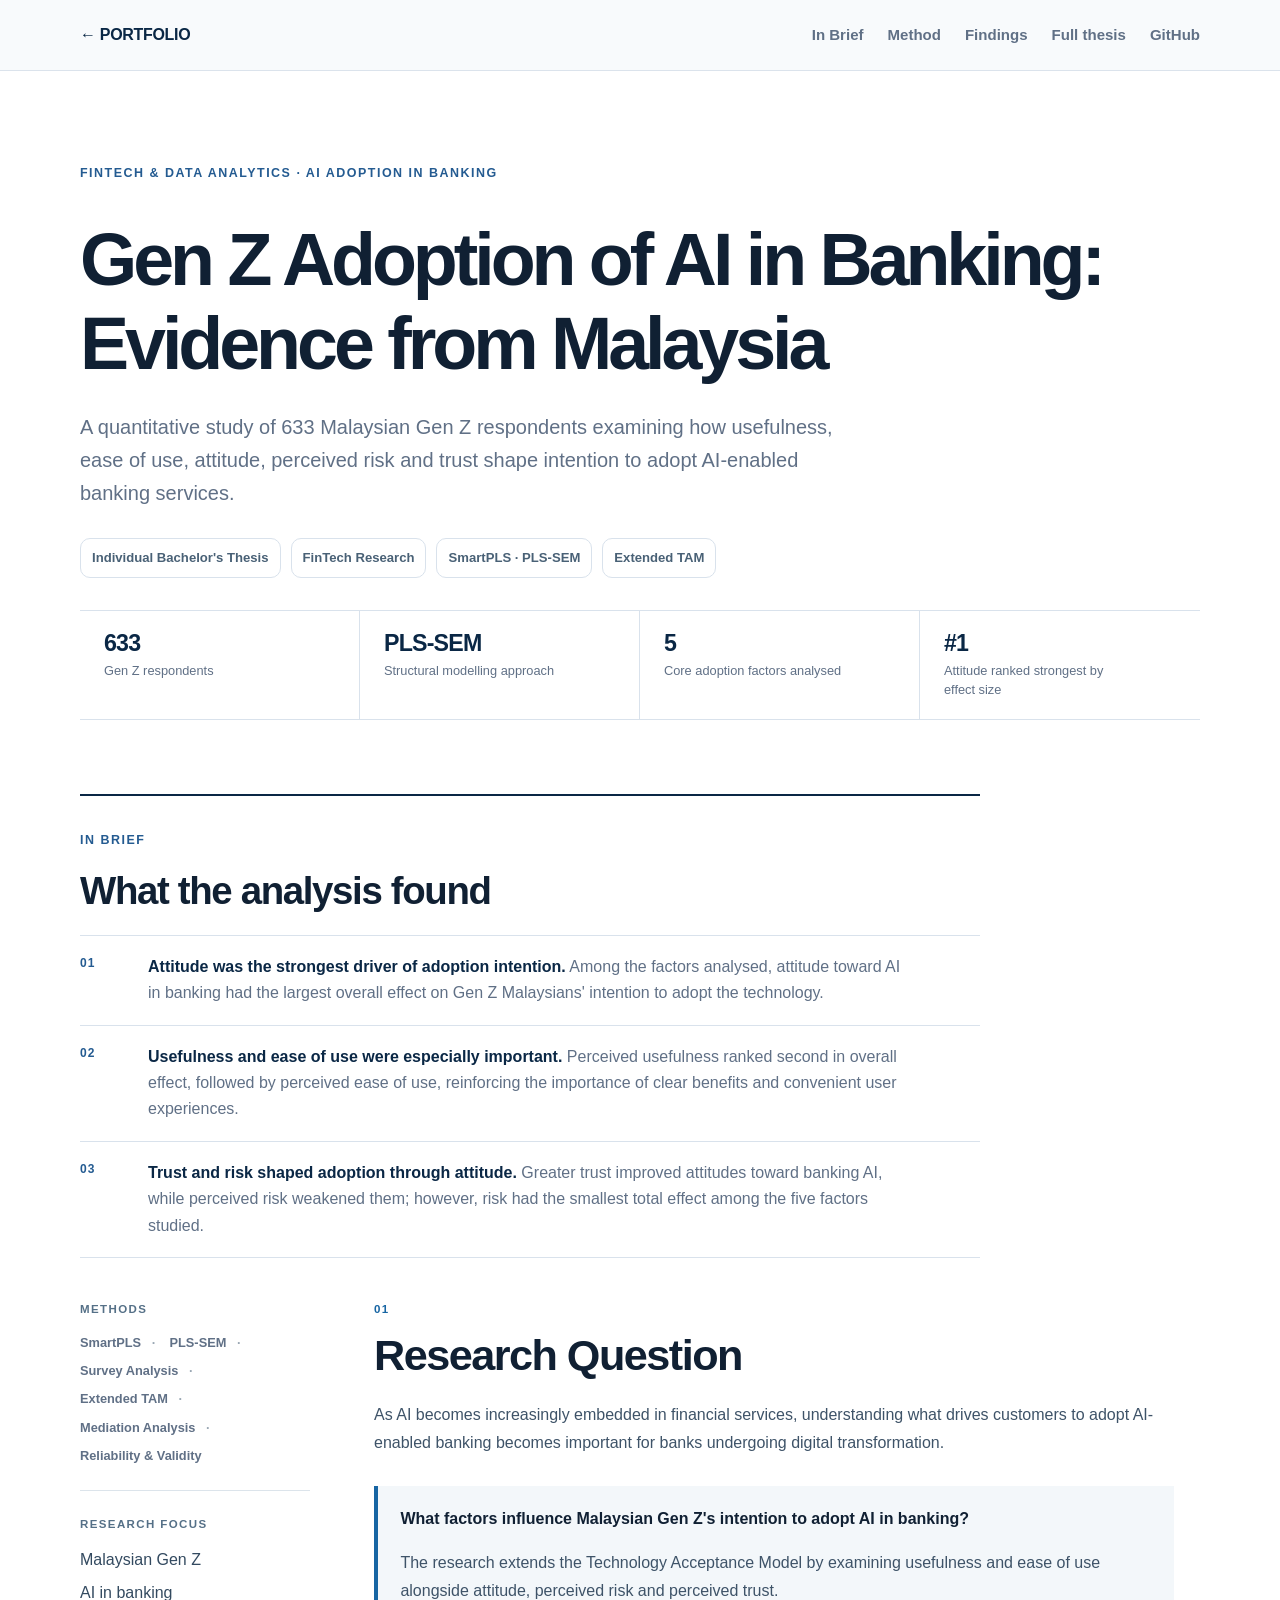
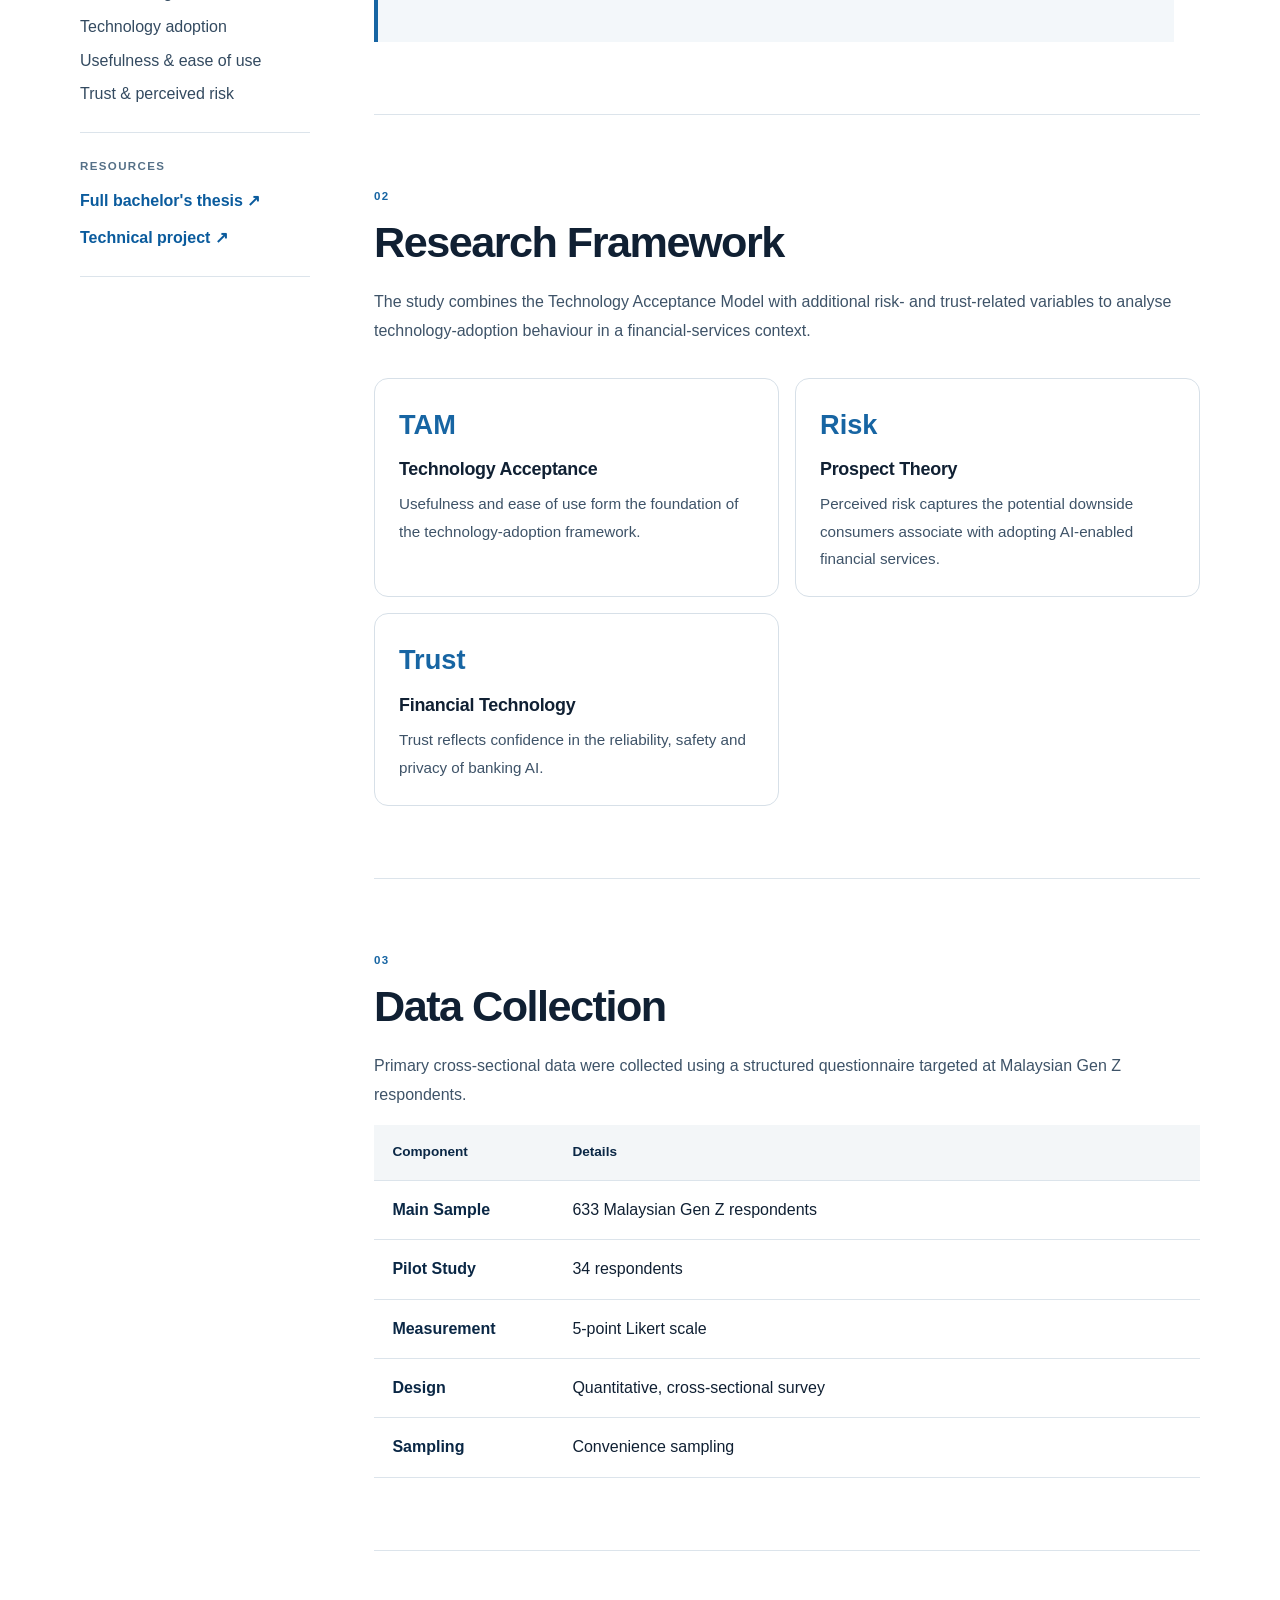
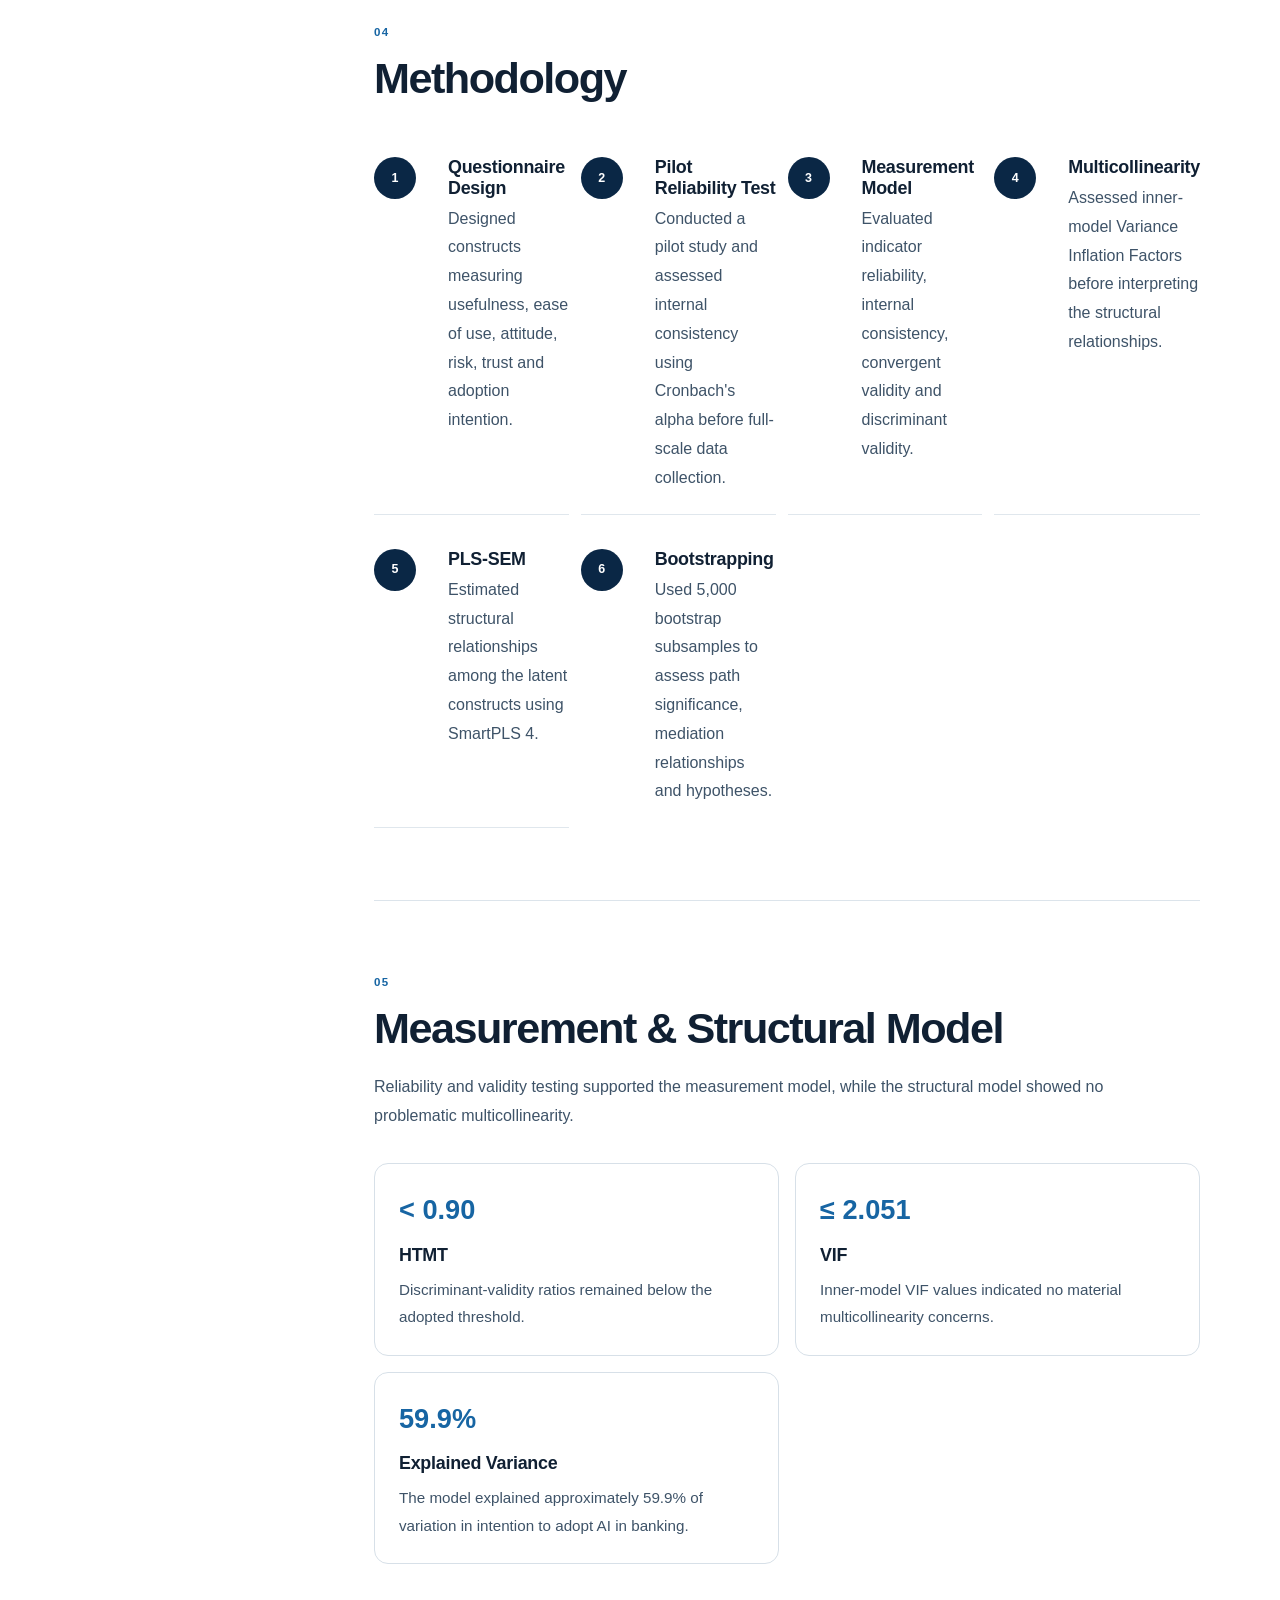
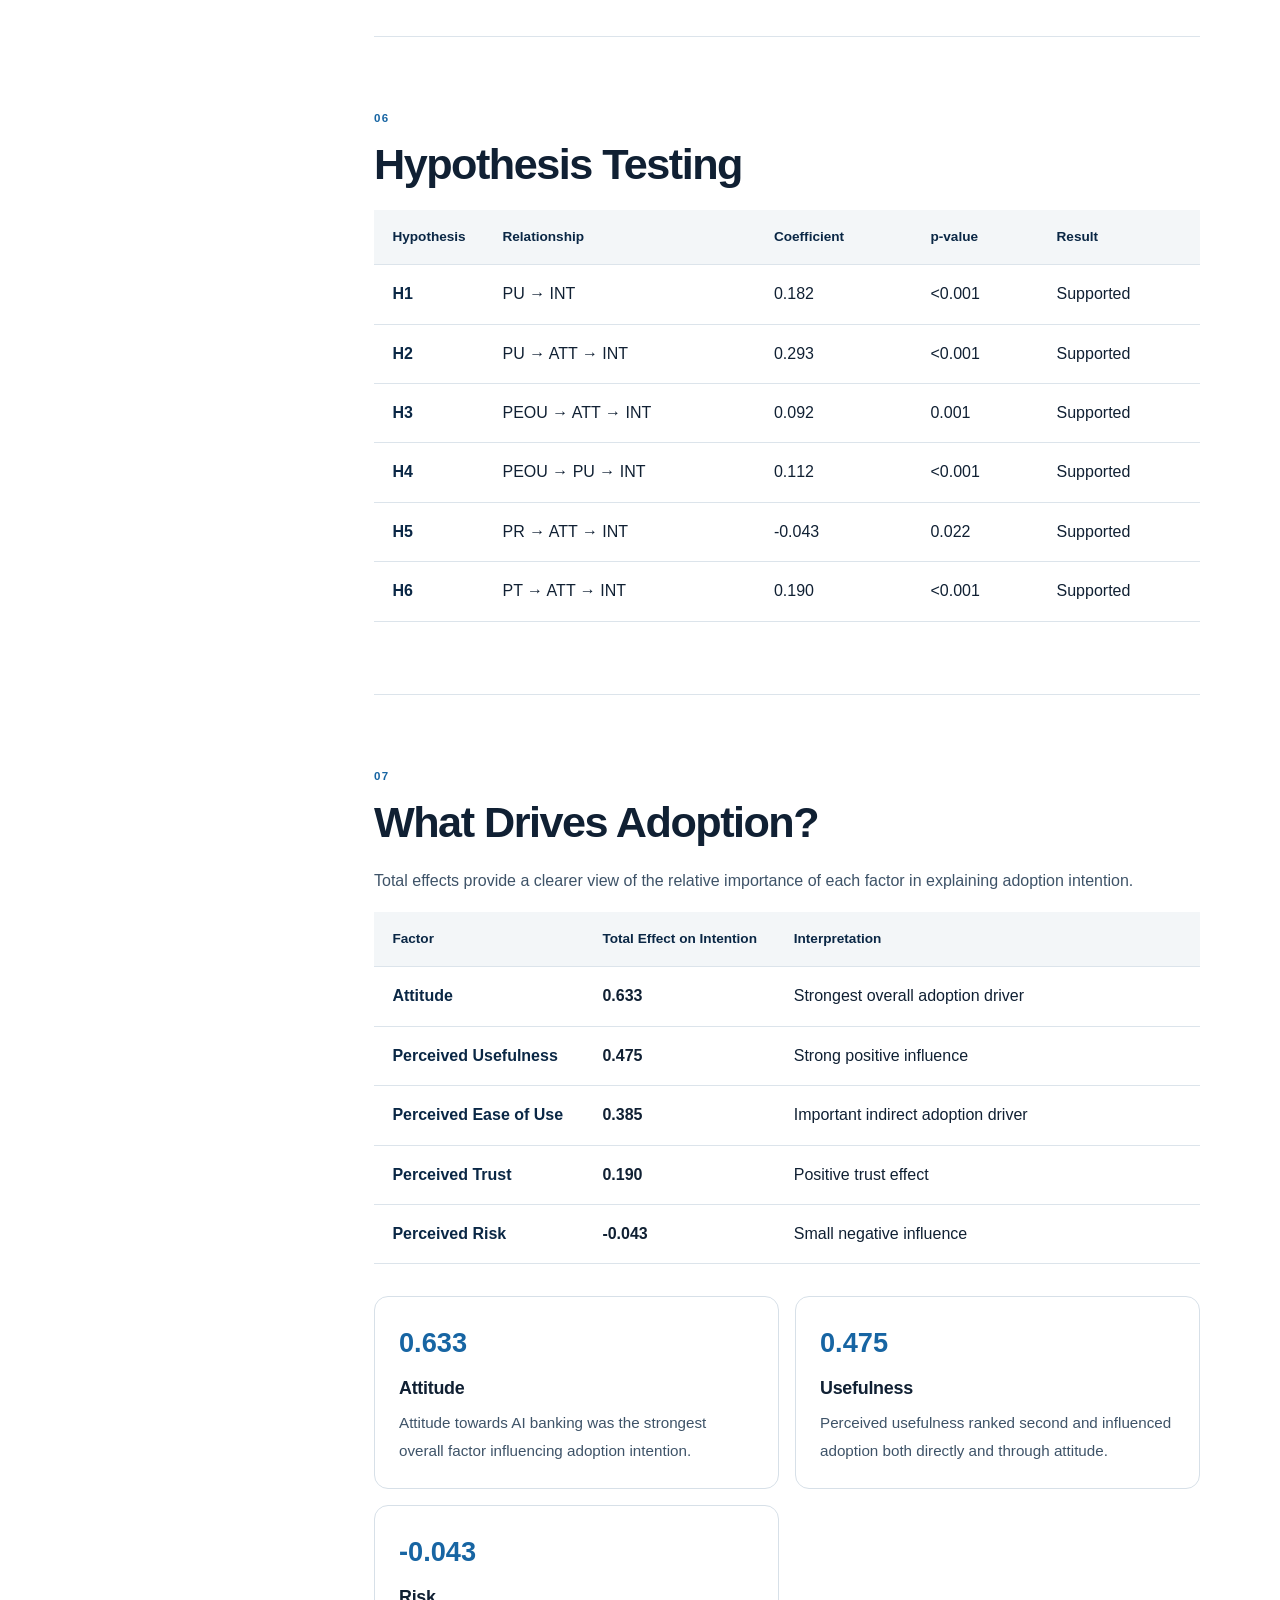
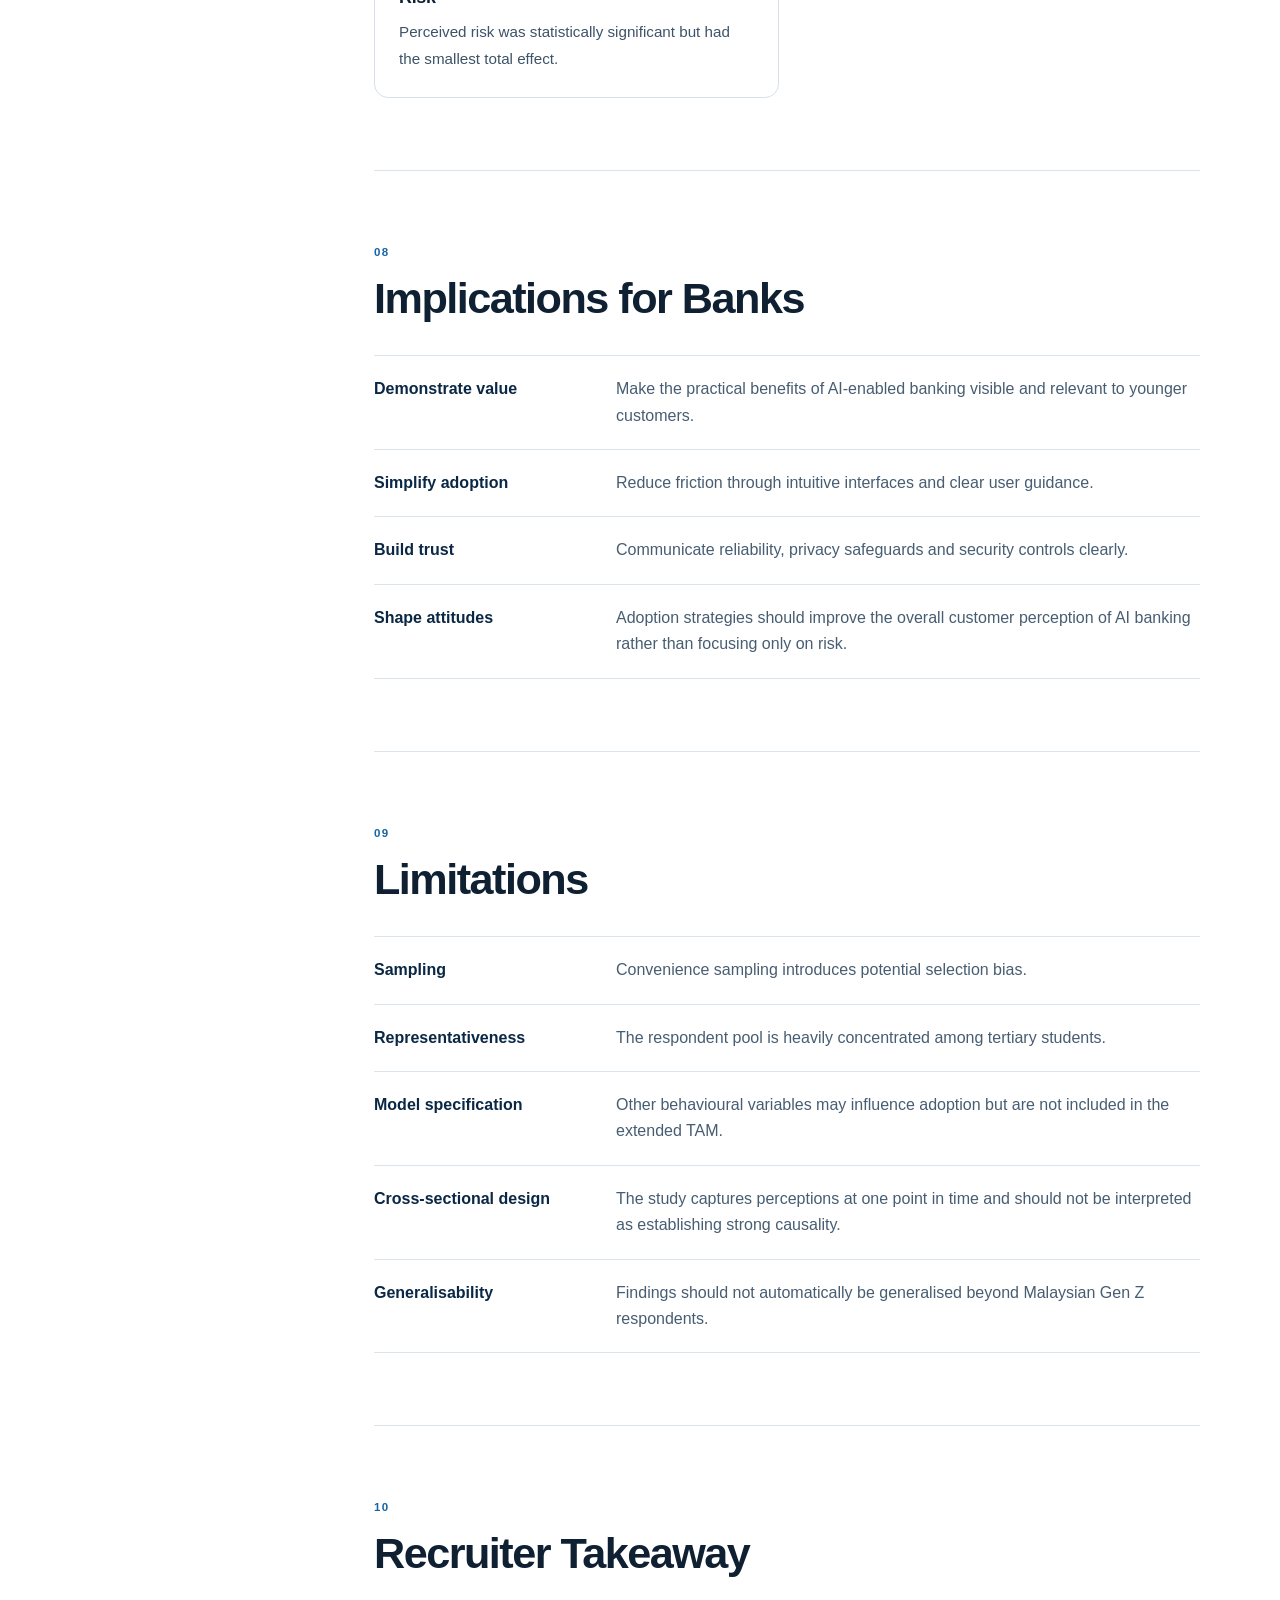
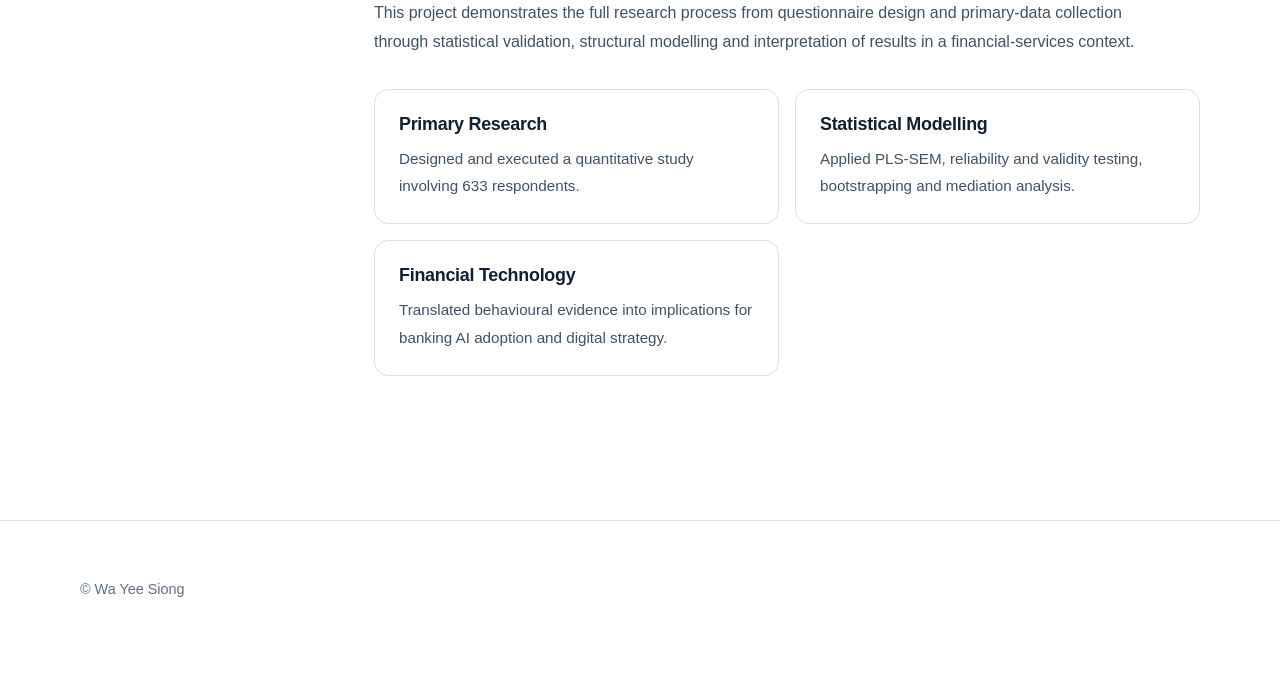
==== commit b99d0f8a: "Update project-ai-banking-adoption.html" ====
--- a/project-ai-banking-adoption.html
+++ b/project-ai-banking-adoption.html
@@ -23,7 +23,10 @@
       </a>
 
       <nav class="navlinks" aria-label="Project navigation">
+        <a href="#brief">In Brief</a>
+
         <a href="#method">Method</a>
+      
         <a href="#findings">Findings</a>
 
         <a href="assets/gen-z-ai-banking-adoption-malaysia-thesis.pdf"
@@ -48,59 +51,105 @@
     <!-- HERO -->
     <section class="project-hero">
       <div class="container">
-
-        <div class="project-kicker">
-          FinTech & Data Analytics · Individual Bachelor's Thesis
+    
+        <div class="eyebrow">
+          FinTech &amp; Data Analytics · AI Adoption in Banking
         </div>
-
+    
         <h1>
-          Gen Z Adoption of AI in Banking:
-          Evidence from Malaysia
+          Gen Z Adoption of AI in Banking: Evidence from Malaysia
         </h1>
-
-        <p class="project-lead">
-          Analysed primary survey data from 633 Malaysian Gen Z respondents
-          using Partial Least Squares Structural Equation Modelling (PLS-SEM)
-          to examine how usefulness, ease of use, attitude, perceived risk and
-          trust influence the intention to adopt AI-enabled banking services.
+    
+        <p class="lead">
+          A quantitative study of 633 Malaysian Gen Z respondents examining how
+          usefulness, ease of use, attitude, perceived risk and trust shape
+          intention to adopt AI-enabled banking services.
         </p>
-
-        <div class="project-meta">
-          <span>SmartPLS 4</span>
-          <span>PLS-SEM</span>
-          <span>Technology Acceptance Model</span>
-          <span>FinTech</span>
-          <span>Survey Research</span>
-          <span>Behavioural Modelling</span>
+    
+        <div class="meta-row">
+          <span class="meta-pill">Individual Bachelor's Thesis</span>
+          <span class="meta-pill">FinTech Research</span>
+          <span class="meta-pill">SmartPLS · PLS-SEM</span>
+          <span class="meta-pill">Extended TAM</span>
         </div>
-
-        <div class="project-metrics">
-
-          <div class="metric">
-            <div class="metric-value">633</div>
-            <div class="metric-label">Gen Z respondents</div>
+    
+        <div class="metric-strip" aria-label="Project highlights">
+    
+          <div class="metric-item">
+            <strong>633</strong>
+            <span>Gen Z respondents</span>
           </div>
-
-          <div class="metric">
-            <div class="metric-value">6</div>
-            <div class="metric-label">Hypotheses tested</div>
+    
+          <div class="metric-item">
+            <strong>PLS-SEM</strong>
+            <span>Structural modelling approach</span>
           </div>
-
-          <div class="metric">
-            <div class="metric-value">59.9%</div>
-            <div class="metric-label">Variance explained</div>
+    
+          <div class="metric-item">
+            <strong>5</strong>
+            <span>Core adoption factors analysed</span>
           </div>
-
-          <div class="metric">
-            <div class="metric-value">5,000</div>
-            <div class="metric-label">Bootstrap subsamples</div>
+    
+          <div class="metric-item">
+            <strong>#1</strong>
+            <span>Attitude ranked strongest by effect size</span>
           </div>
-
+    
         </div>
-
+    
       </div>
     </section>
 
+    <!-- IN BRIEF -->
+      <section id="brief" class="project-brief-section">
+        <div class="container">
+      
+          <div class="project-brief">
+      
+            <div class="eyebrow">In brief</div>
+      
+            <h2>What the analysis found</h2>
+      
+            <div class="brief-list">
+      
+              <div class="brief-item">
+                <span class="brief-number">01</span>
+      
+                <p>
+                  <strong>Attitude was the strongest driver of adoption intention.</strong>
+                  Among the factors analysed, attitude toward AI in banking had the
+                  largest overall effect on Gen Z Malaysians' intention to adopt the technology.
+                </p>
+              </div>
+      
+              <div class="brief-item">
+                <span class="brief-number">02</span>
+      
+                <p>
+                  <strong>Usefulness and ease of use were especially important.</strong>
+                  Perceived usefulness ranked second in overall effect, followed by
+                  perceived ease of use, reinforcing the importance of clear benefits
+                  and convenient user experiences.
+                </p>
+              </div>
+      
+              <div class="brief-item">
+                <span class="brief-number">03</span>
+      
+                <p>
+                  <strong>Trust and risk shaped adoption through attitude.</strong>
+                  Greater trust improved attitudes toward banking AI, while perceived
+                  risk weakened them; however, risk had the smallest total effect
+                  among the five factors studied.
+                </p>
+              </div>
+      
+            </div>
+      
+          </div>
+      
+        </div>
+      </section>
 
     <!-- MAIN CONTENT -->
     <section class="project-content">
@@ -110,56 +159,62 @@
         <aside class="project-sidebar">
 
           <div class="sidebar-block">
-            <div class="sidebar-label">Project Type</div>
-
-            <p>
-              Individual Bachelor's Thesis
-            </p>
+        
+            <div class="sidebar-label">Methods</div>
+        
+            <div class="sidebar-tags">
+              <span class="tag">SmartPLS</span>
+              <span class="tag">PLS-SEM</span>
+              <span class="tag">Survey Analysis</span>
+              <span class="tag">Extended TAM</span>
+              <span class="tag">Mediation Analysis</span>
+              <span class="tag">Reliability &amp; Validity</span>
+            </div>
+        
           </div>
-
-
+        
+        
           <div class="sidebar-block">
-            <div class="sidebar-label">Tools</div>
-
-            <div class="sidebar-tags">
-              <span>SmartPLS 4</span>
-              <span>PLS-SEM</span>
-              <span>Excel</span>
-              <span>Survey Data</span>
-            </div>
+        
+            <div class="sidebar-label">Research focus</div>
+        
+            <div class="sidebar-list">
+              <span>Malaysian Gen Z</span>
+              <span>AI in banking</span>
+              <span>Technology adoption</span>
+              <span>Usefulness &amp; ease of use</span>
+              <span>Trust &amp; perceived risk</span>
+            </div>
+        
           </div>
-
-
+        
+        
           <div class="sidebar-block">
-            <div class="sidebar-label">Key Constructs</div>
-
-            <ul class="sidebar-list">
-              <li>Perceived Usefulness</li>
-              <li>Perceived Ease of Use</li>
-              <li>Attitude</li>
-              <li>Perceived Risk</li>
-              <li>Perceived Trust</li>
-              <li>Adoption Intention</li>
-            </ul>
+        
+            <div class="sidebar-label">Resources</div>
+        
+            <div class="sidebar-links">
+        
+              <a
+                href="YOUR-CURRENT-THESIS-LINK"
+                target="_blank"
+                rel="noopener"
+              >
+                Full bachelor's thesis ↗
+              </a>
+        
+              <a
+                href="YOUR-CURRENT-TECHNICAL-PROJECT-LINK"
+                target="_blank"
+                rel="noopener"
+              >
+                Technical project ↗
+              </a>
+        
+            </div>
+        
           </div>
-
-
-          <div class="sidebar-block sidebar-links">
-
-            <a href="assets/gen-z-ai-banking-adoption-malaysia-thesis.pdf"
-               target="_blank"
-               rel="noopener">
-              Full thesis ↗
-            </a>
-
-            <a href="https://github.com/wayeesiong/gen-z-ai-banking-adoption-malaysia"
-               target="_blank"
-               rel="noopener">
-              Technical project ↗
-            </a>
-
-          </div>
-
+        
         </aside>
 
 
--- a/styles.css
+++ b/styles.css
@@ -70,7 +70,7 @@
 .project-main-link { display: grid; grid-template-columns: 1.25fr .75fr; text-decoration: none; }
 .project-copy { padding: 42px; }
 .project-kicker { color: var(--blue); text-transform: uppercase; letter-spacing: 0.1em; font-weight: 800; font-size: 0.74rem; }
-.project-title { font-size: clamp(1.65rem, 3vw, 2.3rem); margin: 10px 0 16px; }
+.project-title { font-size: clamp(1.6rem, 2.6vw, 2.15rem); line-height: 1.15; margin: 10px 0 16px; }
 .project-copy p { color: var(--muted); }
 .tags { display: flex; flex-wrap: wrap; gap: 8px; margin-top: 24px; }
 .tag { background: var(--surface-2); border: 1px solid var(--line); padding: 7px 10px; border-radius: 999px; font-size: 0.8rem; font-weight: 700; color: #38506a; }
@@ -799,3 +799,840 @@
 .project-list .project-card {
   margin: 0;
 }
+
+/* =========================================================
+   THESIS PROJECT — TABLE LAYOUT
+   ========================================================= */
+
+.thesis-project .data-table {
+  width: 100%;
+  table-layout: auto;
+}
+
+.thesis-project .data-table th,
+.thesis-project .data-table td {
+  padding: 1rem 1.15rem;
+  vertical-align: middle;
+}
+
+/* Sample table */
+.thesis-project .sample-table th:first-child,
+.thesis-project .sample-table td:first-child {
+  width: 180px;
+  min-width: 180px;
+  white-space: nowrap;
+}
+
+/* Hypothesis table */
+.thesis-project .hypothesis-table th:nth-child(1),
+.thesis-project .hypothesis-table td:nth-child(1) {
+  width: 90px;
+  min-width: 90px;
+  white-space: nowrap;
+}
+
+.thesis-project .hypothesis-table th:nth-child(2),
+.thesis-project .hypothesis-table td:nth-child(2) {
+  min-width: 180px;
+  white-space: nowrap;
+}
+
+.thesis-project .hypothesis-table th:nth-child(3),
+.thesis-project .hypothesis-table td:nth-child(3),
+.thesis-project .hypothesis-table th:nth-child(4),
+.thesis-project .hypothesis-table td:nth-child(4),
+.thesis-project .hypothesis-table th:nth-child(5),
+.thesis-project .hypothesis-table td:nth-child(5) {
+  white-space: nowrap;
+}
+
+/* Total effects table */
+.thesis-project .effects-table th:first-child,
+.thesis-project .effects-table td:first-child {
+  width: 210px;
+  min-width: 210px;
+}
+
+.thesis-project .effects-table th:nth-child(2),
+.thesis-project .effects-table td:nth-child(2) {
+  width: 180px;
+  min-width: 180px;
+  white-space: nowrap;
+}
+
+/* Mobile */
+@media (max-width: 700px) {
+
+  .thesis-project .sample-table {
+    min-width: 600px;
+  }
+
+  .thesis-project .hypothesis-table {
+    min-width: 760px;
+  }
+
+  .thesis-project .effects-table {
+    min-width: 720px;
+  }
+
+}
+
+/* =========================================================
+   MOOMOO PORTFOLIO ANALYTICS PROJECT
+   ========================================================= */
+
+/* Moomoo project action buttons */
+
+.moomoo-project .project-actions {
+  display: flex;
+  flex-wrap: wrap;
+  gap: 0.85rem;
+  margin-top: 1.75rem;
+}
+
+.moomoo-project .project-action {
+  display: inline-flex;
+  align-items: center;
+  justify-content: center;
+  padding: 0.85rem 1.25rem;
+
+  border: 1px solid #cfd9e2;
+  border-radius: 8px;
+
+  background: #ffffff;
+  color: #0a2745;
+
+  text-decoration: none;
+  font-weight: 700;
+
+  transition: transform 0.2s ease, border-color 0.2s ease;
+}
+
+.moomoo-project .project-action:hover {
+  transform: translateY(-2px);
+  border-color: #9fb2c3;
+}
+
+.moomoo-project .project-action.primary {
+  background: #0a2745;
+  border-color: #0a2745;
+  color: #ffffff;
+}
+/* Moomoo sidebar resource links */
+
+.moomoo-project .sidebar-links {
+  display: flex;
+  flex-direction: column;
+  gap: 0.65rem;
+}
+
+.moomoo-project .sidebar-links a {
+  display: block;
+  padding: 0.75rem 0.9rem;
+
+  border: 1px solid #d6e0e8;
+  border-radius: 7px;
+
+  background: #ffffff;
+  color: #0a5b9f;
+
+  text-decoration: none;
+  font-weight: 700;
+
+  transition: transform 0.2s ease, border-color 0.2s ease;
+}
+
+.moomoo-project .sidebar-links a:hover {
+  transform: translateY(-1px);
+  border-color: #9fb2c3;
+}
+
+.moomoo-project .moomoo-resource-links {
+  display: flex;
+  flex-direction: column;
+  gap: 0.75rem;
+}
+
+.moomoo-project .moomoo-resource-links .project-action {
+  width: 100%;
+  box-sizing: border-box;
+}
+
+/* =========================================================
+   PORTFOLIO REFINEMENT — 2026
+   ========================================================= */
+
+
+/* ---------- GENERAL ---------- */
+
+body {
+  background: #ffffff;
+}
+
+
+/* ---------- HERO ---------- */
+
+.hero {
+  padding: 52px 0 30px;
+}
+
+#projects {
+  padding-top: 34px;
+}
+
+.hero-simple {
+  max-width: 900px;
+}
+
+.hero-simple .eyebrow {
+  margin-bottom: 16px;
+}
+
+.hero-simple h1 {
+  font-size: clamp(2.8rem, 6vw, 4.6rem);
+  max-width: 760px;
+  margin-bottom: 12px;
+}
+
+.hero-role {
+  margin: 0 0 18px;
+  font-size: clamp(1.2rem, 2vw, 1.45rem);
+  font-weight: 600;
+  color: var(--navy);
+}
+
+.hero-simple .lead {
+  max-width: 780px;
+  margin-bottom: 24px;
+  font-size: 1.05rem;
+  line-height: 1.75;
+}
+
+.hero-credentials {
+  display: flex;
+  flex-wrap: wrap;
+  gap: 8px 24px;
+
+  max-width: 780px;
+  padding: 16px 0;
+
+  border-top: 1px solid var(--line);
+  border-bottom: 1px solid var(--line);
+
+  font-size: 0.9rem;
+  font-weight: 650;
+  color: var(--muted);
+}
+
+.hero-actions {
+  margin-top: 20px;
+  align-items: center;
+}
+
+.text-link {
+  padding: 10px 2px;
+  color: var(--navy);
+  text-decoration: none;
+  font-size: 0.94rem;
+  font-weight: 700;
+}
+
+.text-link:hover {
+  text-decoration: underline;
+}
+
+/* ---------- PROJECT LIST ---------- */
+
+.project-list {
+  display: grid;
+  gap: 0;
+}
+
+
+/* Remove the heavy card appearance */
+
+.project-card {
+  background: transparent;
+  border: 0;
+  border-top: 1px solid var(--line);
+  border-radius: 0;
+  box-shadow: none;
+  overflow: visible;
+}
+
+.project-card:last-child {
+  border-bottom: 1px solid var(--line);
+}
+
+
+/* Give more emphasis to the written analysis */
+
+.project-main-link {
+  grid-template-columns: minmax(0, 1fr) 220px;
+}
+
+.project-copy {
+  padding: 36px 40px 36px 0;
+}
+
+.project-title {
+  margin-top: 8px;
+  margin-bottom: 12px;
+}
+
+.project-copy p {
+  max-width: 720px;
+  line-height: 1.7;
+}
+
+
+/* Reduce visual dominance of the right side */
+
+.project-visual {
+  min-height: 0;
+
+  padding: 32px 24px;
+
+  background: #f7f9fb;
+  border-left: 1px solid var(--line);
+
+  color: var(--navy);
+}
+
+.visual-stat {
+  font-size: 2.4rem;
+  line-height: 1;
+  letter-spacing: -0.045em;
+}
+
+.visual-label {
+  margin-top: 10px;
+
+  max-width: 190px;
+
+  color: var(--muted);
+  font-size: 0.82rem;
+}
+
+.visual-arrow {
+  margin-top: 28px;
+
+  color: var(--blue);
+  font-size: 0.84rem;
+  font-weight: 700;
+  text-align: left;
+}
+
+
+/* Turn skill pills into quiet metadata */
+
+.tags {
+  gap: 0;
+  margin-top: 18px;
+}
+
+.tag {
+  padding: 0;
+
+  background: transparent;
+  border: 0;
+  border-radius: 0;
+
+  color: var(--muted);
+  font-size: 0.8rem;
+  font-weight: 600;
+}
+
+.tag:not(:last-child)::after {
+  content: " · ";
+  margin: 0 7px;
+  color: #9aa7b3;
+}
+
+
+/* Simplify links */
+
+.project-links {
+  padding: 13px 0 24px;
+
+  background: transparent;
+  border-top: 0;
+  gap: 22px;
+}
+
+/* ---------- RESPONSIVE REFINEMENT ---------- */
+
+@media (max-width: 920px) {
+
+  .project-main-link {
+    grid-template-columns: 1fr;
+  }
+
+  .project-copy {
+    padding: 32px 0 24px;
+  }
+
+  .project-visual {
+    border-left: 0;
+    border-top: 1px solid var(--line);
+    padding: 22px 0;
+  }
+
+  .visual-label {
+    max-width: 100%;
+  }
+
+  .hero-credentials {
+    gap: 6px 18px;
+  }
+}
+
+
+@media (max-width: 560px) {
+
+  .hero {
+    padding: 48px 0 42px;
+  }
+
+  .hero-simple h1 {
+    font-size: 2.7rem;
+  }
+
+  .hero-role {
+    font-size: 1.1rem;
+  }
+
+  .hero-credentials {
+    flex-direction: column;
+  }
+
+  .project-copy {
+    padding: 28px 0 20px;
+  }
+}
+
+.project-takeaway {
+  margin-top: 18px;
+  padding-left: 14px;
+
+  border-left: 2px solid var(--navy);
+
+  color: #33485c !important;
+  font-size: 0.92rem;
+}
+
+.project-takeaway strong {
+  color: var(--navy);
+}
+
+/* ---------- CAPABILITIES ---------- */
+
+.capability-grid {
+  gap: 28px;
+}
+
+.capability {
+  min-height: 0;
+
+  padding: 20px 0;
+
+  background: transparent;
+  border: 0;
+  border-top: 2px solid var(--navy);
+  border-radius: 0;
+}
+
+.capability-num {
+  display: none;
+}
+
+.capability h3 {
+  margin-bottom: 8px;
+}
+
+.capability p {
+  margin: 0;
+  line-height: 1.65;
+}
+
+.section-soft {
+  background: #fafbfc;
+}
+
+/* =========================================================
+   PROJECT — IN BRIEF
+   ========================================================= */
+
+.project-brief-section {
+  padding: 18px 0 42px;
+}
+
+.project-brief {
+  max-width: 900px;
+  padding-top: 30px;
+  border-top: 2px solid var(--navy);
+}
+
+.project-brief h2 {
+  margin-bottom: 22px;
+  font-size: clamp(1.8rem, 3vw, 2.4rem);
+}
+
+.brief-list {
+  border-top: 1px solid var(--line);
+}
+
+.brief-item {
+  display: grid;
+  grid-template-columns: 50px minmax(0, 1fr);
+  gap: 18px;
+
+  padding: 18px 0;
+
+  border-bottom: 1px solid var(--line);
+}
+
+.brief-number {
+  color: var(--blue);
+  font-size: 0.75rem;
+  font-weight: 800;
+  letter-spacing: 0.08em;
+}
+
+.brief-item p {
+  max-width: 760px;
+  margin: 0;
+
+  color: var(--muted);
+  line-height: 1.65;
+}
+
+.brief-item strong {
+  color: var(--navy);
+}
+
+
+@media (max-width: 560px) {
+
+  .brief-item {
+    grid-template-columns: 36px minmax(0, 1fr);
+    gap: 10px;
+  }
+
+}
+
+/* =========================================================
+   PROJECT METRIC STRIP
+   ========================================================= */
+
+.metric-strip {
+  display: grid;
+  grid-template-columns: repeat(4, minmax(0, 1fr));
+
+  margin-top: 32px;
+
+  border-top: 1px solid var(--line);
+  border-bottom: 1px solid var(--line);
+}
+
+.metric-item {
+  padding: 20px 24px;
+
+  border-right: 1px solid var(--line);
+}
+
+
+.metric-item:last-child {
+  border-right: 0;
+}
+
+.metric-item strong {
+  display: block;
+
+  margin-bottom: 6px;
+
+  color: var(--navy);
+  font-size: 1.45rem;
+  line-height: 1.1;
+  letter-spacing: -0.035em;
+}
+
+.metric-item span {
+  display: block;
+
+  max-width: 190px;
+
+  color: var(--muted);
+  font-size: 0.8rem;
+  line-height: 1.45;
+}
+
+@media (max-width: 920px) {
+
+  .metric-strip {
+    grid-template-columns: repeat(2, 1fr);
+  }
+
+  .metric-item {
+    border-bottom: 1px solid var(--line);
+  }
+
+  .metric-item:nth-child(2) {
+    border-right: 0;
+  }
+
+  .metric-item:nth-child(3),
+  .metric-item:nth-child(4) {
+    border-bottom: 0;
+  }
+
+}
+
+
+@media (max-width: 560px) {
+
+  .metric-strip {
+    grid-template-columns: 1fr;
+  }
+
+  .metric-item,
+  .metric-item:first-child {
+    padding: 16px 0;
+
+    border-right: 0;
+    border-bottom: 1px solid var(--line);
+  }
+
+  .metric-item:last-child {
+    border-bottom: 0;
+  }
+
+  .metric-item span {
+    max-width: none;
+  }
+
+}
+
+.metric-strip {
+  display: grid;
+  grid-template-columns: repeat(4, minmax(0, 1fr));
+  width: 100%;
+  margin-top: 32px;
+
+  border-top: 1px solid var(--line);
+  border-bottom: 1px solid var(--line);
+}
+
+.metric-item {
+  padding: 20px 24px;
+  border-right: 1px solid var(--line);
+}
+
+.metric-item:first-child {
+  padding-left: 0;
+}
+
+.metric-item:last-child {
+  border-right: 0;
+}
+
+.metric-item strong {
+  display: block;
+  margin-bottom: 6px;
+
+  color: var(--navy);
+  font-size: 1.45rem;
+  line-height: 1.1;
+  letter-spacing: -0.035em;
+}
+
+.metric-item span {
+  display: block;
+  max-width: 190px;
+
+  color: var(--muted);
+  font-size: 0.8rem;
+  line-height: 1.45;
+}
+
+@media (max-width: 920px) {
+
+  .metric-strip {
+    grid-template-columns: repeat(2, 1fr);
+  }
+
+  .metric-item {
+    border-bottom: 1px solid var(--line);
+  }
+
+  .metric-item:nth-child(2) {
+    border-right: 0;
+  }
+
+  .metric-item:nth-child(3),
+  .metric-item:nth-child(4) {
+    border-bottom: 0;
+  }
+}
+
+@media (max-width: 560px) {
+
+  .metric-strip {
+    grid-template-columns: 1fr;
+  }
+
+  .metric-item,
+  .metric-item:first-child {
+    padding: 16px 0;
+    border-right: 0;
+    border-bottom: 1px solid var(--line);
+  }
+
+  .metric-item:last-child {
+    border-bottom: 0;
+  }
+
+  .metric-item span {
+    max-width: none;
+  }
+}
+
+.meta-row {
+  width: 100%;
+}
+
+.metric-strip {
+  width: 100%;
+}
+
+/* =========================================================
+   PROJECT ARTICLE — EDITORIAL STYLE
+   ========================================================= */
+
+.article-section {
+  background: transparent;
+  border: 0;
+  border-radius: 0;
+
+  padding: 0 0 44px;
+  margin-bottom: 44px;
+
+  border-bottom: 1px solid var(--line);
+}
+
+.article-section:last-child {
+  border-bottom: 0;
+  margin-bottom: 0;
+}
+
+.article-section h2 {
+  margin-bottom: 18px;
+}
+
+.article-section p {
+  line-height: 1.75;
+}
+
+.article-section ul {
+  margin-top: 16px;
+}
+
+.article-section li {
+  margin: 10px 0;
+  line-height: 1.65;
+}
+
+/* Fix first metric alignment */
+.metric-strip > .metric-item:first-child {
+  padding-left: 24px;
+}
+
+@media (max-width: 560px) {
+  .metric-strip > .metric-item:first-child {
+    padding-left: 0;
+  }
+}
+
+@media (max-width: 920px) and (min-width: 561px) {
+
+  .metric-strip {
+    grid-template-columns: repeat(2, minmax(0, 1fr));
+  }
+
+  .metric-strip .metric-item,
+  .metric-strip .metric-item:first-child {
+    padding: 24px 30px !important;
+  }
+
+}
+
+/* =========================================================
+   PROJECT ARTICLE — EDITORIAL STYLE
+   ========================================================= */
+
+.article-section {
+  background: transparent;
+  border: 0;
+  border-radius: 0;
+  padding: 0 0 44px;
+  margin-bottom: 44px;
+  border-bottom: 1px solid var(--line);
+}
+
+.article-section:last-child {
+  border-bottom: 0;
+  margin-bottom: 0;
+}
+
+.article-section h2 {
+  margin-bottom: 18px;
+}
+
+.article-section p {
+  line-height: 1.75;
+}
+
+.article-section ul {
+  margin-top: 16px;
+}
+
+.article-section li {
+  margin: 10px 0;
+  line-height: 1.65;
+}
+
+@media (max-width: 920px) and (min-width: 561px) {
+
+  .project-sidebar {
+    position: static;
+    display: grid;
+    grid-template-columns: 1.35fr 1fr 1fr;
+    gap: 28px;
+    width: 100%;
+  }
+
+  .sidebar-block {
+    margin: 0;
+    padding: 0 24px 0 0;
+
+    border-bottom: 0;
+    border-right: 1px solid var(--line);
+  }
+
+  .sidebar-block:last-child {
+    padding-right: 0;
+    border-right: 0;
+  }
+
+}
+
+/* Anchor navigation offset for sticky header */
+#brief,
+#method,
+#findings {
+  scroll-margin-top: 90px;
+}
+
+html {
+  scroll-behavior: smooth;
+}
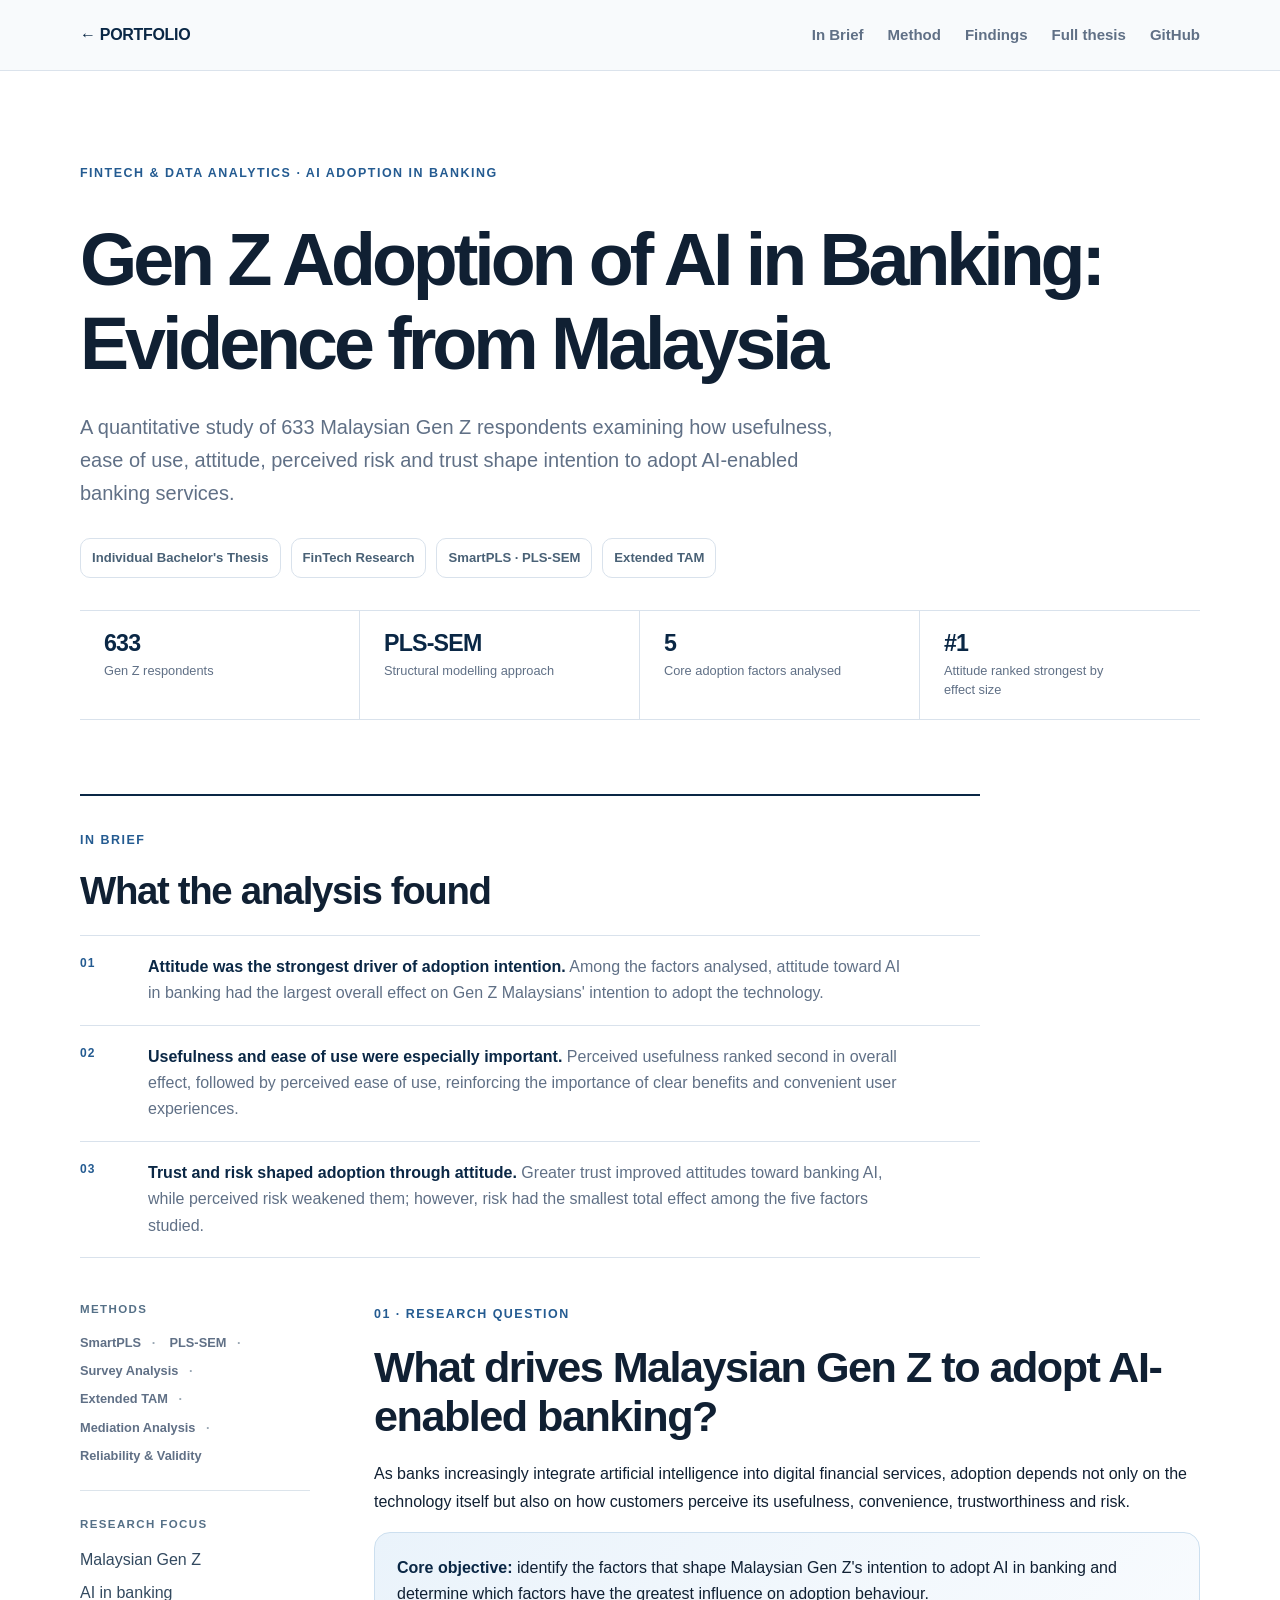
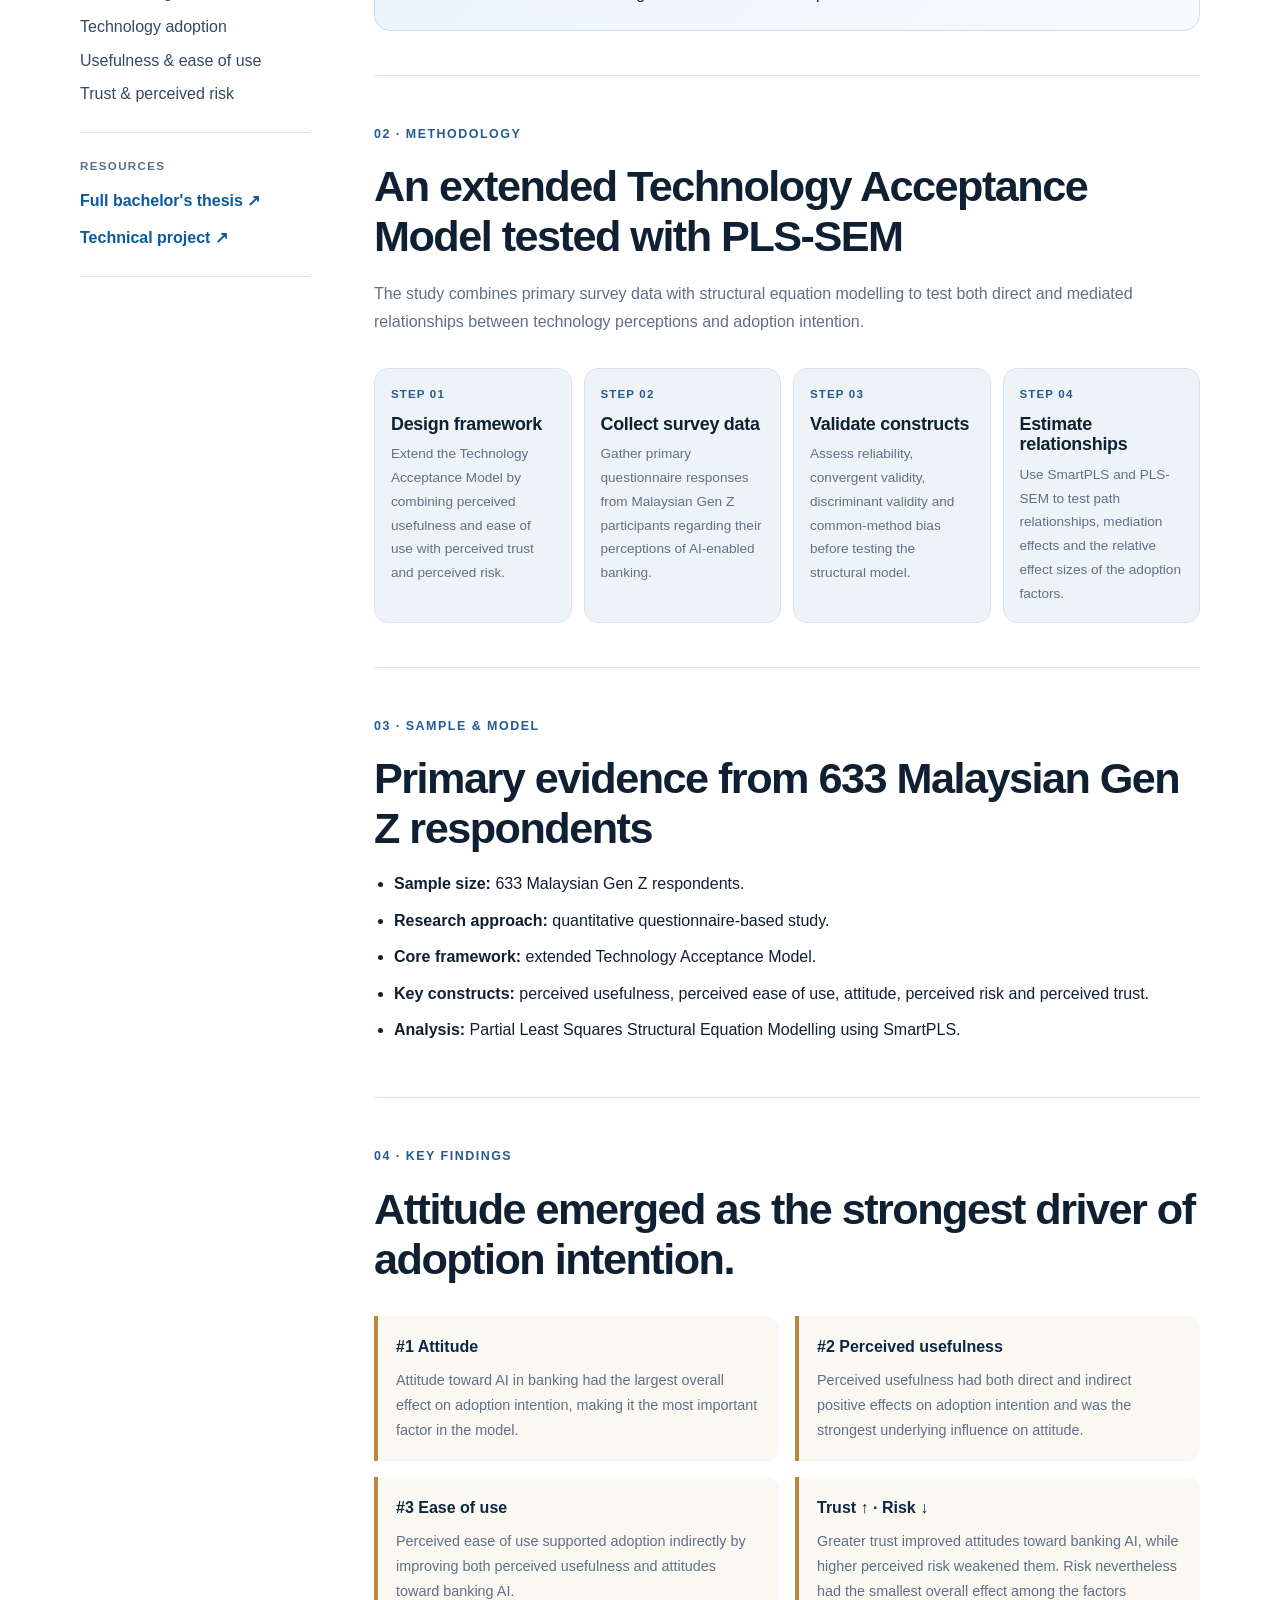
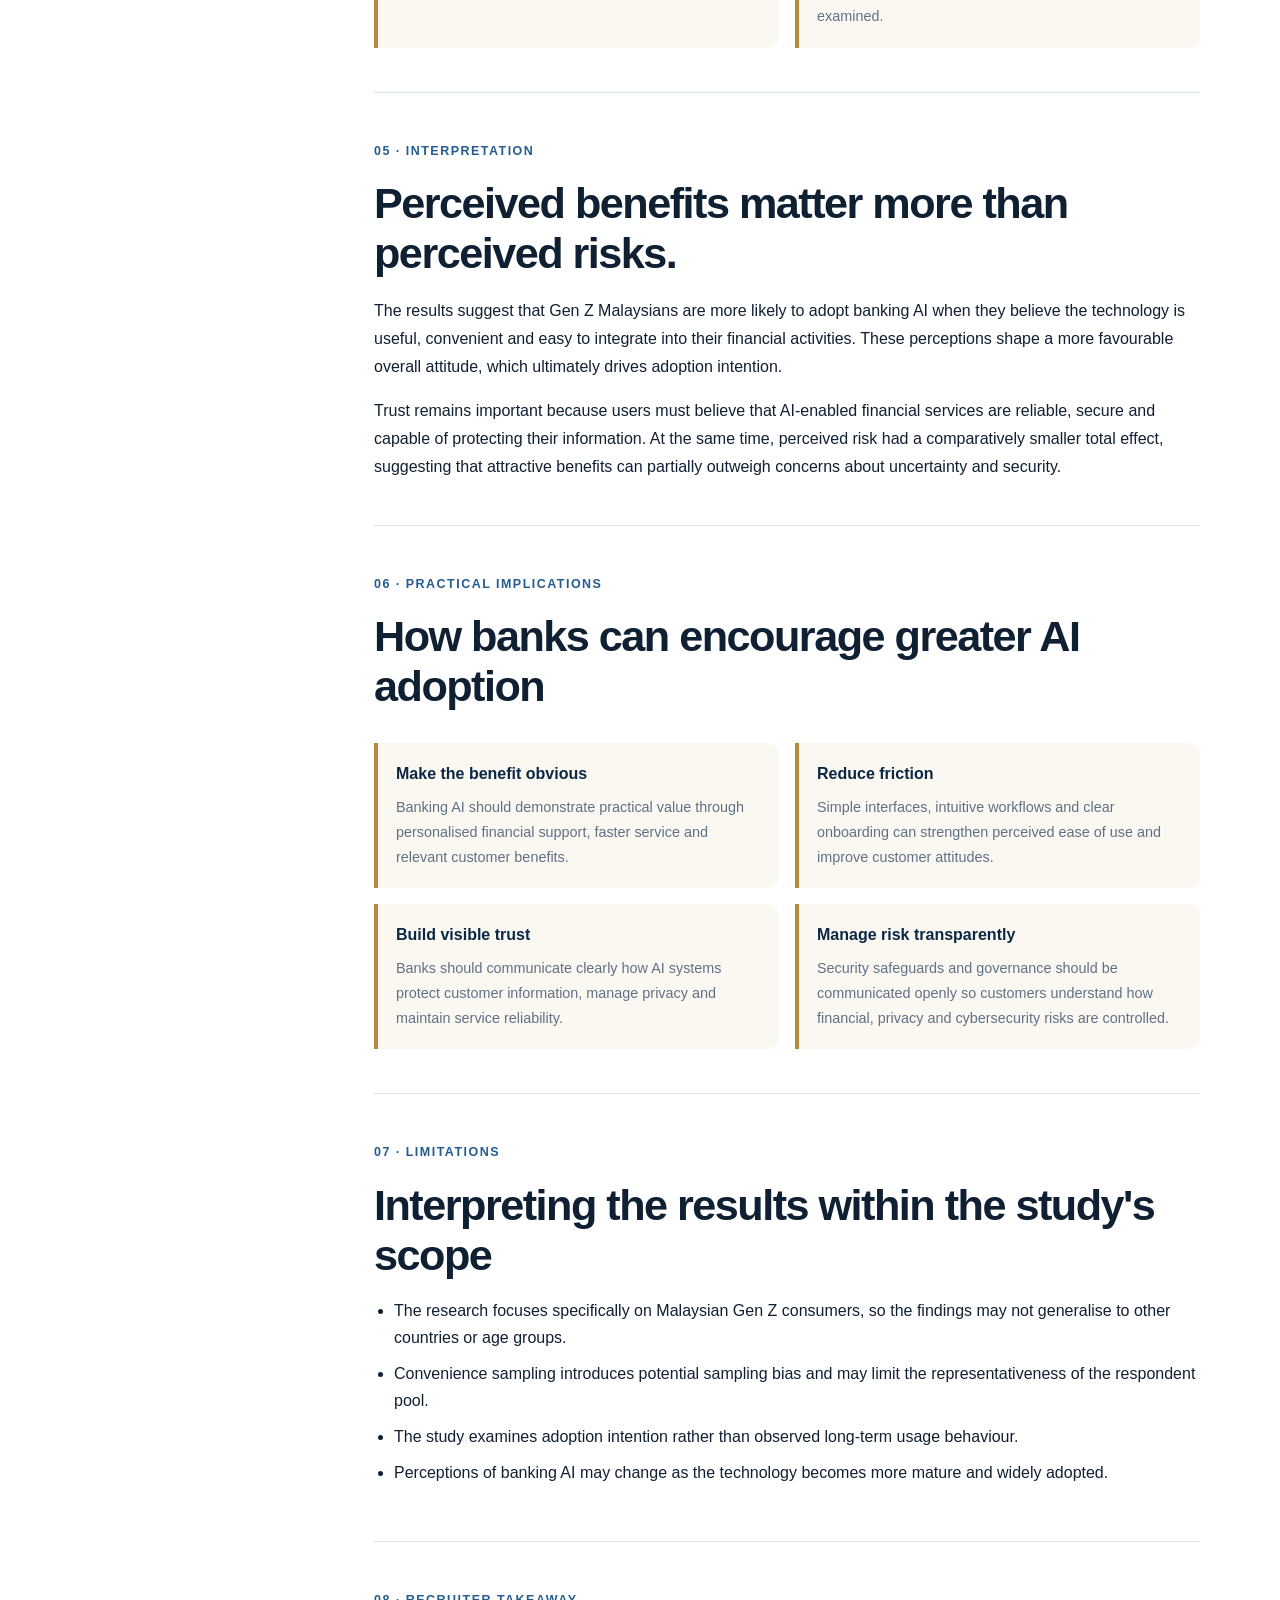
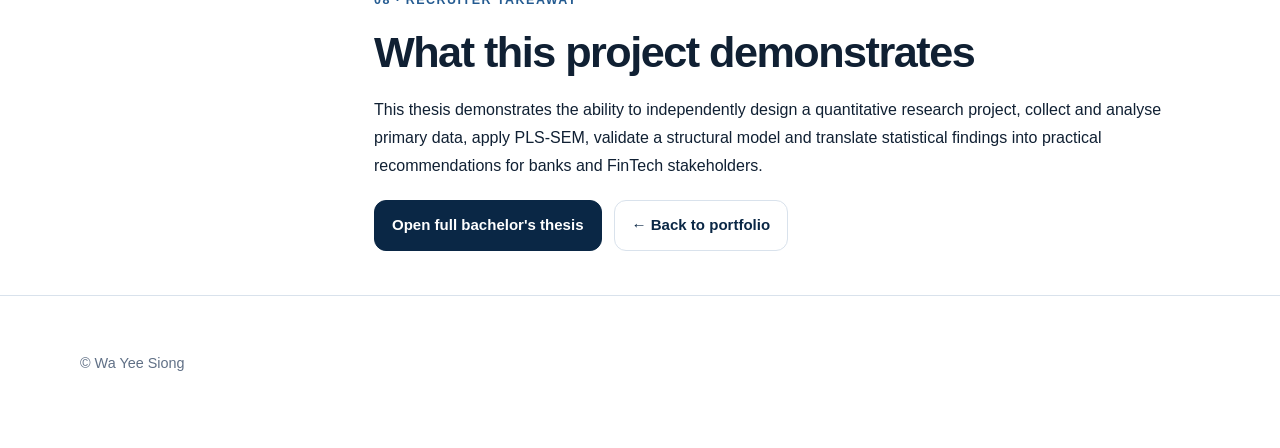
==== commit 0ebd90a5: "Update project-ai-banking-adoption.html" ====
--- a/project-ai-banking-adoption.html
+++ b/project-ai-banking-adoption.html
@@ -219,612 +219,357 @@
 
 
         <!-- CASE STUDY -->
-        <article class="case-study">
-
-
-          <!-- SECTION 01 -->
-          <section class="case-section">
-
-            <div class="section-number">01</div>
-
-            <h2>
-              Research Question
-            </h2>
-
+        <article>
+
+          <!-- 01 RESEARCH QUESTION -->
+          <section class="article-section">
+        
+            <div class="eyebrow">01 · Research question</div>
+        
+            <h2>What drives Malaysian Gen Z to adopt AI-enabled banking?</h2>
+        
             <p>
-              As AI becomes increasingly embedded in financial services,
-              understanding what drives customers to adopt AI-enabled banking
-              becomes important for banks undergoing digital transformation.
+              As banks increasingly integrate artificial intelligence into digital
+              financial services, adoption depends not only on the technology itself
+              but also on how customers perceive its usefulness, convenience,
+              trustworthiness and risk.
             </p>
-
-            <div class="question-box">
-
-              <strong>
-                What factors influence Malaysian Gen Z's intention to adopt
-                AI in banking?
-              </strong>
-
-              <p>
-                The research extends the Technology Acceptance Model by
-                examining usefulness and ease of use alongside attitude,
+        
+            <div class="callout">
+              <strong>Core objective:</strong>
+              identify the factors that shape Malaysian Gen Z's intention to adopt AI
+              in banking and determine which factors have the greatest influence on
+              adoption behaviour.
+            </div>
+        
+          </section>
+        
+        
+          <!-- 02 METHODOLOGY -->
+          <section id="method" class="article-section">
+        
+            <div class="eyebrow">02 · Methodology</div>
+        
+            <h2>An extended Technology Acceptance Model tested with PLS-SEM</h2>
+        
+            <p class="subtle">
+              The study combines primary survey data with structural equation modelling
+              to test both direct and mediated relationships between technology
+              perceptions and adoption intention.
+            </p>
+        
+            <div class="workflow">
+        
+              <div class="step">
+                <div class="step-num">STEP 01</div>
+        
+                <h3>Design framework</h3>
+        
+                <p>
+                  Extend the Technology Acceptance Model by combining perceived
+                  usefulness and ease of use with perceived trust and perceived risk.
+                </p>
+              </div>
+        
+        
+              <div class="step">
+                <div class="step-num">STEP 02</div>
+        
+                <h3>Collect survey data</h3>
+        
+                <p>
+                  Gather primary questionnaire responses from Malaysian Gen Z
+                  participants regarding their perceptions of AI-enabled banking.
+                </p>
+              </div>
+        
+        
+              <div class="step">
+                <div class="step-num">STEP 03</div>
+        
+                <h3>Validate constructs</h3>
+        
+                <p>
+                  Assess reliability, convergent validity, discriminant validity and
+                  common-method bias before testing the structural model.
+                </p>
+              </div>
+        
+        
+              <div class="step">
+                <div class="step-num">STEP 04</div>
+        
+                <h3>Estimate relationships</h3>
+        
+                <p>
+                  Use SmartPLS and PLS-SEM to test path relationships, mediation effects
+                  and the relative effect sizes of the adoption factors.
+                </p>
+              </div>
+        
+            </div>
+        
+          </section>
+        
+        
+          <!-- 03 SAMPLE -->
+          <section class="article-section">
+        
+            <div class="eyebrow">03 · Sample &amp; model</div>
+        
+            <h2>Primary evidence from 633 Malaysian Gen Z respondents</h2>
+        
+            <ul>
+        
+              <li>
+                <strong>Sample size:</strong>
+                633 Malaysian Gen Z respondents.
+              </li>
+        
+              <li>
+                <strong>Research approach:</strong>
+                quantitative questionnaire-based study.
+              </li>
+        
+              <li>
+                <strong>Core framework:</strong>
+                extended Technology Acceptance Model.
+              </li>
+        
+              <li>
+                <strong>Key constructs:</strong>
+                perceived usefulness, perceived ease of use, attitude,
                 perceived risk and perceived trust.
-              </p>
-
-            </div>
-
-          </section>
-
-
-          <!-- SECTION 02 -->
-          <section class="case-section">
-
-            <div class="section-number">02</div>
-
-            <h2>
-              Research Framework
-            </h2>
-
+              </li>
+        
+              <li>
+                <strong>Analysis:</strong>
+                Partial Least Squares Structural Equation Modelling using SmartPLS.
+              </li>
+        
+            </ul>
+        
+          </section>
+        
+        
+          <!-- 04 FINDINGS -->
+          <section id="findings" class="article-section">
+        
+            <div class="eyebrow">04 · Key findings</div>
+        
+            <h2>Attitude emerged as the strongest driver of adoption intention.</h2>
+        
+            <div class="finding-grid">
+        
+              <div class="finding">
+        
+                <strong>#1 Attitude</strong>
+        
+                <p>
+                  Attitude toward AI in banking had the largest overall effect on
+                  adoption intention, making it the most important factor in the model.
+                </p>
+        
+              </div>
+        
+        
+              <div class="finding">
+        
+                <strong>#2 Perceived usefulness</strong>
+        
+                <p>
+                  Perceived usefulness had both direct and indirect positive effects on
+                  adoption intention and was the strongest underlying influence on attitude.
+                </p>
+        
+              </div>
+        
+        
+              <div class="finding">
+        
+                <strong>#3 Ease of use</strong>
+        
+                <p>
+                  Perceived ease of use supported adoption indirectly by improving both
+                  perceived usefulness and attitudes toward banking AI.
+                </p>
+        
+              </div>
+        
+        
+              <div class="finding">
+        
+                <strong>Trust ↑ · Risk ↓</strong>
+        
+                <p>
+                  Greater trust improved attitudes toward banking AI, while higher
+                  perceived risk weakened them. Risk nevertheless had the smallest
+                  overall effect among the factors examined.
+                </p>
+        
+              </div>
+        
+            </div>
+        
+          </section>
+        
+        
+          <!-- 05 INTERPRETATION -->
+          <section class="article-section">
+        
+            <div class="eyebrow">05 · Interpretation</div>
+        
+            <h2>Perceived benefits matter more than perceived risks.</h2>
+        
             <p>
-              The study combines the Technology Acceptance Model with
-              additional risk- and trust-related variables to analyse
-              technology-adoption behaviour in a financial-services context.
+              The results suggest that Gen Z Malaysians are more likely to adopt
+              banking AI when they believe the technology is useful, convenient and
+              easy to integrate into their financial activities. These perceptions
+              shape a more favourable overall attitude, which ultimately drives
+              adoption intention.
             </p>
-
+        
+            <p>
+              Trust remains important because users must believe that AI-enabled
+              financial services are reliable, secure and capable of protecting their
+              information. At the same time, perceived risk had a comparatively smaller
+              total effect, suggesting that attractive benefits can partially outweigh
+              concerns about uncertainty and security.
+            </p>
+        
+          </section>
+        
+        
+          <!-- 06 PRACTICAL IMPLICATIONS -->
+          <section class="article-section">
+        
+            <div class="eyebrow">06 · Practical implications</div>
+        
+            <h2>How banks can encourage greater AI adoption</h2>
+        
             <div class="finding-grid">
-
-              <div class="finding-card">
-                <div class="finding-stat">TAM</div>
-                <h3>Technology Acceptance</h3>
-                <p>
-                  Usefulness and ease of use form the foundation of the
-                  technology-adoption framework.
-                </p>
-              </div>
-
-              <div class="finding-card">
-                <div class="finding-stat">Risk</div>
-                <h3>Prospect Theory</h3>
-                <p>
-                  Perceived risk captures the potential downside consumers
-                  associate with adopting AI-enabled financial services.
-                </p>
-              </div>
-
-              <div class="finding-card">
-                <div class="finding-stat">Trust</div>
-                <h3>Financial Technology</h3>
-                <p>
-                  Trust reflects confidence in the reliability, safety and
-                  privacy of banking AI.
-                </p>
-              </div>
-
-            </div>
-
-          </section>
-
-
-          <!-- SECTION 03 -->
-          <section class="case-section">
-
-            <div class="section-number">03</div>
-
-            <h2>
-              Data Collection
-            </h2>
-
+        
+              <div class="finding">
+        
+                <strong>Make the benefit obvious</strong>
+        
+                <p>
+                  Banking AI should demonstrate practical value through personalised
+                  financial support, faster service and relevant customer benefits.
+                </p>
+        
+              </div>
+        
+        
+              <div class="finding">
+        
+                <strong>Reduce friction</strong>
+        
+                <p>
+                  Simple interfaces, intuitive workflows and clear onboarding can
+                  strengthen perceived ease of use and improve customer attitudes.
+                </p>
+        
+              </div>
+        
+        
+              <div class="finding">
+        
+                <strong>Build visible trust</strong>
+        
+                <p>
+                  Banks should communicate clearly how AI systems protect customer
+                  information, manage privacy and maintain service reliability.
+                </p>
+        
+              </div>
+        
+        
+              <div class="finding">
+        
+                <strong>Manage risk transparently</strong>
+        
+                <p>
+                  Security safeguards and governance should be communicated openly so
+                  customers understand how financial, privacy and cybersecurity risks
+                  are controlled.
+                </p>
+        
+              </div>
+        
+            </div>
+        
+          </section>
+        
+        
+          <!-- 07 LIMITATIONS -->
+          <section class="article-section">
+        
+            <div class="eyebrow">07 · Limitations</div>
+        
+            <h2>Interpreting the results within the study's scope</h2>
+        
+            <ul>
+        
+              <li>
+                The research focuses specifically on Malaysian Gen Z consumers, so the
+                findings may not generalise to other countries or age groups.
+              </li>
+        
+              <li>
+                Convenience sampling introduces potential sampling bias and may limit
+                the representativeness of the respondent pool.
+              </li>
+        
+              <li>
+                The study examines adoption intention rather than observed long-term
+                usage behaviour.
+              </li>
+        
+              <li>
+                Perceptions of banking AI may change as the technology becomes more
+                mature and widely adopted.
+              </li>
+        
+            </ul>
+        
+          </section>
+        
+        
+          <!-- 08 RECRUITER TAKEAWAY -->
+          <section class="article-section">
+        
+            <div class="eyebrow">08 · Recruiter takeaway</div>
+        
+            <h2>What this project demonstrates</h2>
+        
             <p>
-              Primary cross-sectional data were collected using a structured
-              questionnaire targeted at Malaysian Gen Z respondents.
+              This thesis demonstrates the ability to independently design a
+              quantitative research project, collect and analyse primary data, apply
+              PLS-SEM, validate a structural model and translate statistical findings
+              into practical recommendations for banks and FinTech stakeholders.
             </p>
-
-            <table class="data-table sample-table">
-              <thead>
-                <tr>
-                  <th>Component</th>
-                  <th>Details</th>
-                </tr>
-              </thead>
-
-              <tbody>
-
-                <tr>
-                  <td>Main Sample</td>
-                  <td>633 Malaysian Gen Z respondents</td>
-                </tr>
-
-                <tr>
-                  <td>Pilot Study</td>
-                  <td>34 respondents</td>
-                </tr>
-
-                <tr>
-                  <td>Measurement</td>
-                  <td>5-point Likert scale</td>
-                </tr>
-
-                <tr>
-                  <td>Design</td>
-                  <td>Quantitative, cross-sectional survey</td>
-                </tr>
-
-                <tr>
-                  <td>Sampling</td>
-                  <td>Convenience sampling</td>
-                </tr>
-
-              </tbody>
-            </table>
-
-          </section>
-
-
-          <!-- SECTION 04 -->
-          <section class="case-section" id="method">
-
-            <div class="section-number">04</div>
-
-            <h2>
-              Methodology
-            </h2>
-
-            <div class="workflow">
-
-              <div class="workflow-step">
-                <div class="workflow-num">1</div>
-
-                <div>
-                  <h3>Questionnaire Design</h3>
-                  <p>
-                    Designed constructs measuring usefulness, ease of use,
-                    attitude, risk, trust and adoption intention.
-                  </p>
-                </div>
-              </div>
-
-
-              <div class="workflow-step">
-                <div class="workflow-num">2</div>
-
-                <div>
-                  <h3>Pilot Reliability Test</h3>
-                  <p>
-                    Conducted a pilot study and assessed internal consistency
-                    using Cronbach's alpha before full-scale data collection.
-                  </p>
-                </div>
-              </div>
-
-
-              <div class="workflow-step">
-                <div class="workflow-num">3</div>
-
-                <div>
-                  <h3>Measurement Model</h3>
-                  <p>
-                    Evaluated indicator reliability, internal consistency,
-                    convergent validity and discriminant validity.
-                  </p>
-                </div>
-              </div>
-
-
-              <div class="workflow-step">
-                <div class="workflow-num">4</div>
-
-                <div>
-                  <h3>Multicollinearity</h3>
-                  <p>
-                    Assessed inner-model Variance Inflation Factors before
-                    interpreting the structural relationships.
-                  </p>
-                </div>
-              </div>
-
-
-              <div class="workflow-step">
-                <div class="workflow-num">5</div>
-
-                <div>
-                  <h3>PLS-SEM</h3>
-                  <p>
-                    Estimated structural relationships among the latent
-                    constructs using SmartPLS 4.
-                  </p>
-                </div>
-              </div>
-
-
-              <div class="workflow-step">
-                <div class="workflow-num">6</div>
-
-                <div>
-                  <h3>Bootstrapping</h3>
-                  <p>
-                    Used 5,000 bootstrap subsamples to assess path
-                    significance, mediation relationships and hypotheses.
-                  </p>
-                </div>
-              </div>
-
-            </div>
-
-          </section>
-
-
-          <!-- SECTION 05 -->
-          <section class="case-section">
-
-            <div class="section-number">05</div>
-
-            <h2>
-              Measurement & Structural Model
-            </h2>
-
-            <p>
-              Reliability and validity testing supported the measurement
-              model, while the structural model showed no problematic
-              multicollinearity.
-            </p>
-
-            <div class="finding-grid">
-
-              <div class="finding-card">
-                <div class="finding-stat">&lt; 0.90</div>
-                <h3>HTMT</h3>
-                <p>
-                  Discriminant-validity ratios remained below the adopted
-                  threshold.
-                </p>
-              </div>
-
-              <div class="finding-card">
-                <div class="finding-stat">≤ 2.051</div>
-                <h3>VIF</h3>
-                <p>
-                  Inner-model VIF values indicated no material
-                  multicollinearity concerns.
-                </p>
-              </div>
-
-              <div class="finding-card">
-                <div class="finding-stat">59.9%</div>
-                <h3>Explained Variance</h3>
-                <p>
-                  The model explained approximately 59.9% of variation in
-                  intention to adopt AI in banking.
-                </p>
-              </div>
-
-            </div>
-
-          </section>
-
-
-          <!-- SECTION 06 -->
-          <section class="case-section" id="findings">
-
-            <div class="section-number">06</div>
-
-            <h2>
-              Hypothesis Testing
-            </h2>
-
-            <table class="data-table hypothesis-table">
-
-              <thead>
-                <tr>
-                  <th>Hypothesis</th>
-                  <th>Relationship</th>
-                  <th>Coefficient</th>
-                  <th>p-value</th>
-                  <th>Result</th>
-                </tr>
-              </thead>
-
-              <tbody>
-
-                <tr>
-                  <td>H1</td>
-                  <td>PU → INT</td>
-                  <td>0.182</td>
-                  <td>&lt;0.001</td>
-                  <td>Supported</td>
-                </tr>
-
-                <tr>
-                  <td>H2</td>
-                  <td>PU → ATT → INT</td>
-                  <td>0.293</td>
-                  <td>&lt;0.001</td>
-                  <td>Supported</td>
-                </tr>
-
-                <tr>
-                  <td>H3</td>
-                  <td>PEOU → ATT → INT</td>
-                  <td>0.092</td>
-                  <td>0.001</td>
-                  <td>Supported</td>
-                </tr>
-
-                <tr>
-                  <td>H4</td>
-                  <td>PEOU → PU → INT</td>
-                  <td>0.112</td>
-                  <td>&lt;0.001</td>
-                  <td>Supported</td>
-                </tr>
-
-                <tr>
-                  <td>H5</td>
-                  <td>PR → ATT → INT</td>
-                  <td>-0.043</td>
-                  <td>0.022</td>
-                  <td>Supported</td>
-                </tr>
-
-                <tr>
-                  <td>H6</td>
-                  <td>PT → ATT → INT</td>
-                  <td>0.190</td>
-                  <td>&lt;0.001</td>
-                  <td>Supported</td>
-                </tr>
-
-              </tbody>
-
-            </table>
-
-          </section>
-
-
-          <!-- SECTION 07 -->
-          <section class="case-section">
-
-            <div class="section-number">07</div>
-
-            <h2>
-              What Drives Adoption?
-            </h2>
-
-            <p>
-              Total effects provide a clearer view of the relative importance
-              of each factor in explaining adoption intention.
-            </p>
-
-            <table class="data-table effects-table">
-
-              <thead>
-                <tr>
-                  <th>Factor</th>
-                  <th>Total Effect on Intention</th>
-                  <th>Interpretation</th>
-                </tr>
-              </thead>
-
-              <tbody>
-
-                <tr>
-                  <td>Attitude</td>
-                  <td><strong>0.633</strong></td>
-                  <td>Strongest overall adoption driver</td>
-                </tr>
-
-                <tr>
-                  <td>Perceived Usefulness</td>
-                  <td><strong>0.475</strong></td>
-                  <td>Strong positive influence</td>
-                </tr>
-
-                <tr>
-                  <td>Perceived Ease of Use</td>
-                  <td><strong>0.385</strong></td>
-                  <td>Important indirect adoption driver</td>
-                </tr>
-
-                <tr>
-                  <td>Perceived Trust</td>
-                  <td><strong>0.190</strong></td>
-                  <td>Positive trust effect</td>
-                </tr>
-
-                <tr>
-                  <td>Perceived Risk</td>
-                  <td><strong>-0.043</strong></td>
-                  <td>Small negative influence</td>
-                </tr>
-
-              </tbody>
-
-            </table>
-
-            <div class="finding-grid">
-
-              <div class="finding-card">
-                <div class="finding-stat">0.633</div>
-                <h3>Attitude</h3>
-                <p>
-                  Attitude towards AI banking was the strongest overall factor
-                  influencing adoption intention.
-                </p>
-              </div>
-
-              <div class="finding-card">
-                <div class="finding-stat">0.475</div>
-                <h3>Usefulness</h3>
-                <p>
-                  Perceived usefulness ranked second and influenced adoption
-                  both directly and through attitude.
-                </p>
-              </div>
-
-              <div class="finding-card">
-                <div class="finding-stat">-0.043</div>
-                <h3>Risk</h3>
-                <p>
-                  Perceived risk was statistically significant but had the
-                  smallest total effect.
-                </p>
-              </div>
-
-            </div>
-
-          </section>
-
-
-          <!-- SECTION 08 -->
-          <section class="case-section">
-
-            <div class="section-number">08</div>
-
-            <h2>
-              Implications for Banks
-            </h2>
-
-            <div class="takeaway-list">
-
-              <div class="takeaway-item">
-                <strong>Demonstrate value</strong>
-                <span>
-                  Make the practical benefits of AI-enabled banking visible
-                  and relevant to younger customers.
-                </span>
-              </div>
-
-              <div class="takeaway-item">
-                <strong>Simplify adoption</strong>
-                <span>
-                  Reduce friction through intuitive interfaces and clear user
-                  guidance.
-                </span>
-              </div>
-
-              <div class="takeaway-item">
-                <strong>Build trust</strong>
-                <span>
-                  Communicate reliability, privacy safeguards and security
-                  controls clearly.
-                </span>
-              </div>
-
-              <div class="takeaway-item">
-                <strong>Shape attitudes</strong>
-                <span>
-                  Adoption strategies should improve the overall customer
-                  perception of AI banking rather than focusing only on risk.
-                </span>
-              </div>
-
-            </div>
-
-          </section>
-
-
-          <!-- SECTION 09 -->
-          <section class="case-section">
-
-            <div class="section-number">09</div>
-
-            <h2>
-              Limitations
-            </h2>
-
-            <div class="takeaway-list">
-
-              <div class="takeaway-item">
-                <strong>Sampling</strong>
-                <span>
-                  Convenience sampling introduces potential selection bias.
-                </span>
-              </div>
-
-              <div class="takeaway-item">
-                <strong>Representativeness</strong>
-                <span>
-                  The respondent pool is heavily concentrated among tertiary
-                  students.
-                </span>
-              </div>
-
-              <div class="takeaway-item">
-                <strong>Model specification</strong>
-                <span>
-                  Other behavioural variables may influence adoption but are
-                  not included in the extended TAM.
-                </span>
-              </div>
-
-              <div class="takeaway-item">
-                <strong>Cross-sectional design</strong>
-                <span>
-                  The study captures perceptions at one point in time and
-                  should not be interpreted as establishing strong causality.
-                </span>
-              </div>
-
-              <div class="takeaway-item">
-                <strong>Generalisability</strong>
-                <span>
-                  Findings should not automatically be generalised beyond
-                  Malaysian Gen Z respondents.
-                </span>
-              </div>
-
-            </div>
-
-          </section>
-
-
-          <!-- SECTION 10 -->
-          <section class="case-section">
-
-            <div class="section-number">10</div>
-
-            <h2>
-              Recruiter Takeaway
-            </h2>
-
-            <p>
-              This project demonstrates the full research process from
-              questionnaire design and primary-data collection through
-              statistical validation, structural modelling and interpretation
-              of results in a financial-services context.
-            </p>
-
-            <div class="finding-grid">
-
-              <div class="finding-card">
-                <h3>Primary Research</h3>
-                <p>
-                  Designed and executed a quantitative study involving
-                  633 respondents.
-                </p>
-              </div>
-
-              <div class="finding-card">
-                <h3>Statistical Modelling</h3>
-                <p>
-                  Applied PLS-SEM, reliability and validity testing,
-                  bootstrapping and mediation analysis.
-                </p>
-              </div>
-
-              <div class="finding-card">
-                <h3>Financial Technology</h3>
-                <p>
-                  Translated behavioural evidence into implications for
-                  banking AI adoption and digital strategy.
-                </p>
-              </div>
-
-            </div>
-
-          </section>
-
-
+        
+            <div class="hero-actions">
+        
+              <a
+                class="button primary"
+                href="YOUR-CURRENT-THESIS-LINK"
+                target="_blank"
+                rel="noopener"
+              >
+                Open full bachelor's thesis
+              </a>
+        
+              <a class="button secondary" href="index.html">
+                ← Back to portfolio
+              </a>
+        
+            </div>
+        
+          </section>
+        
         </article>
-
       </div>
     </section>
 
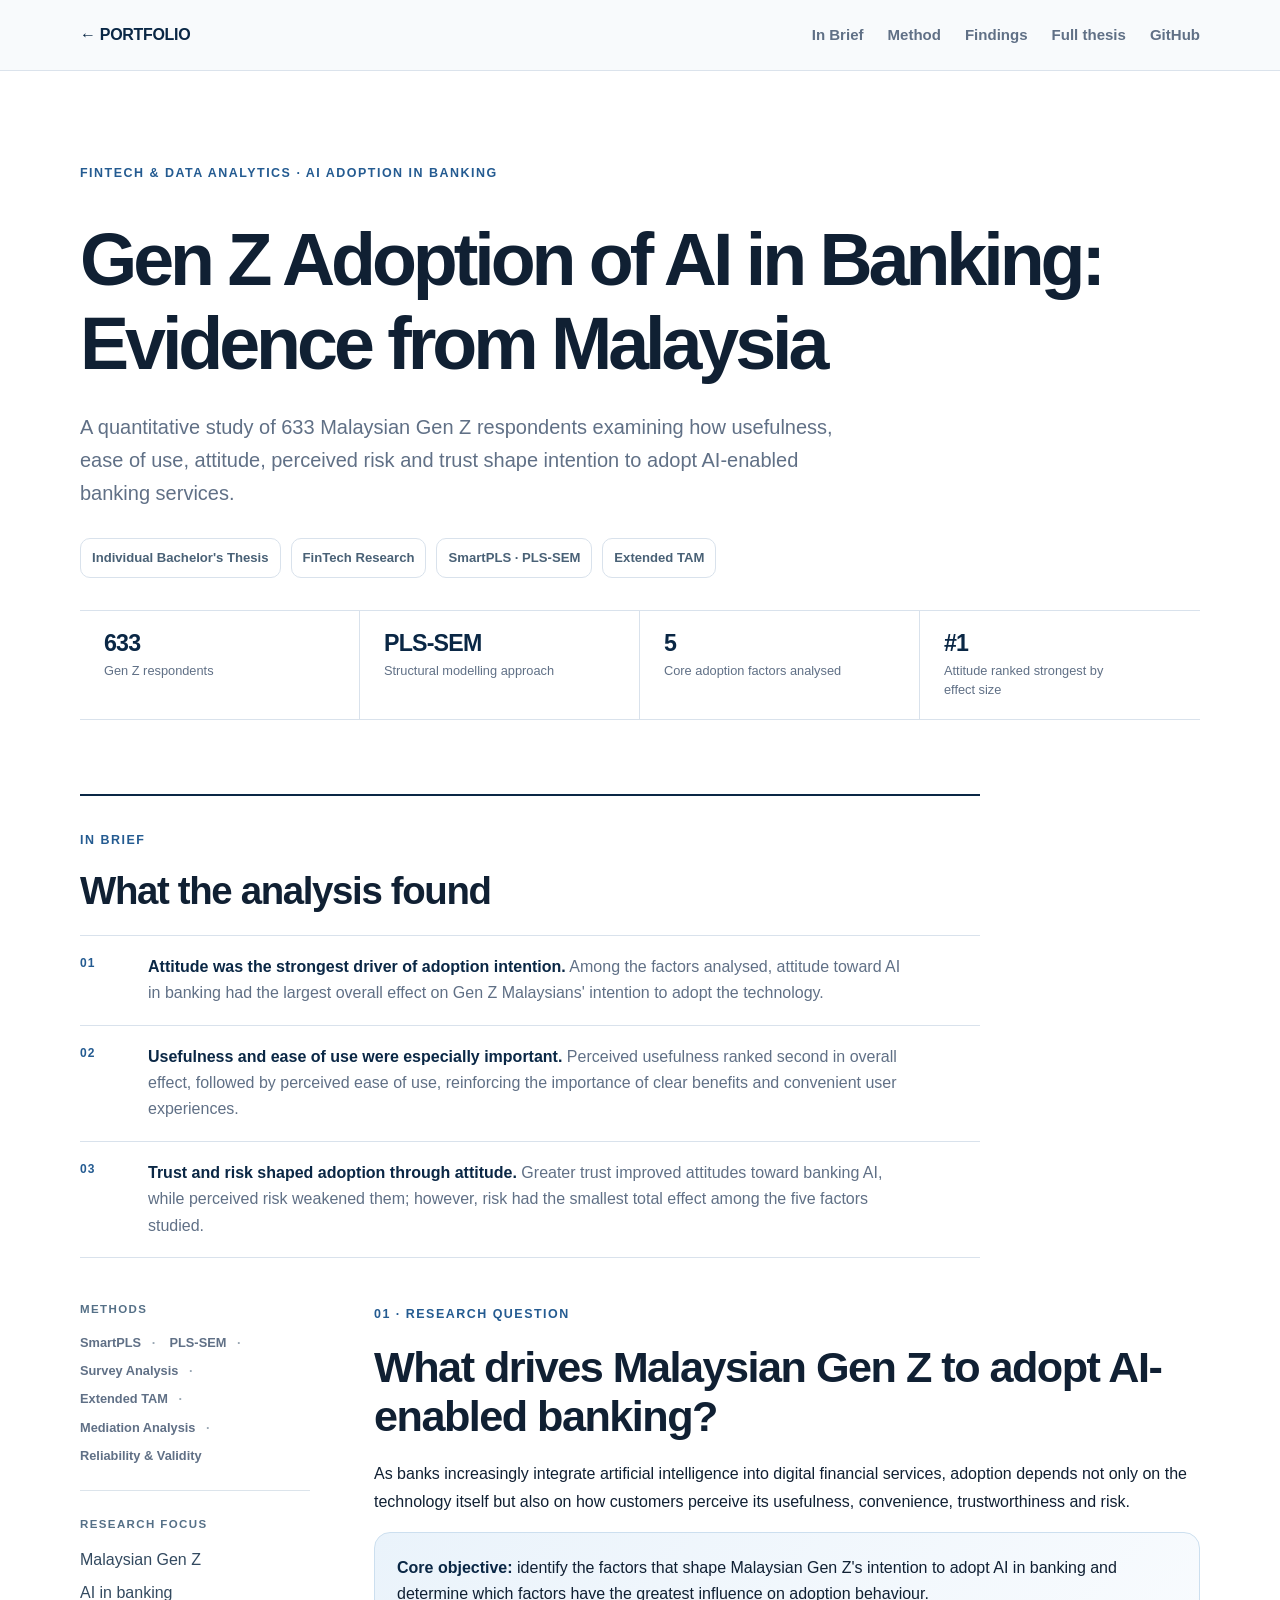
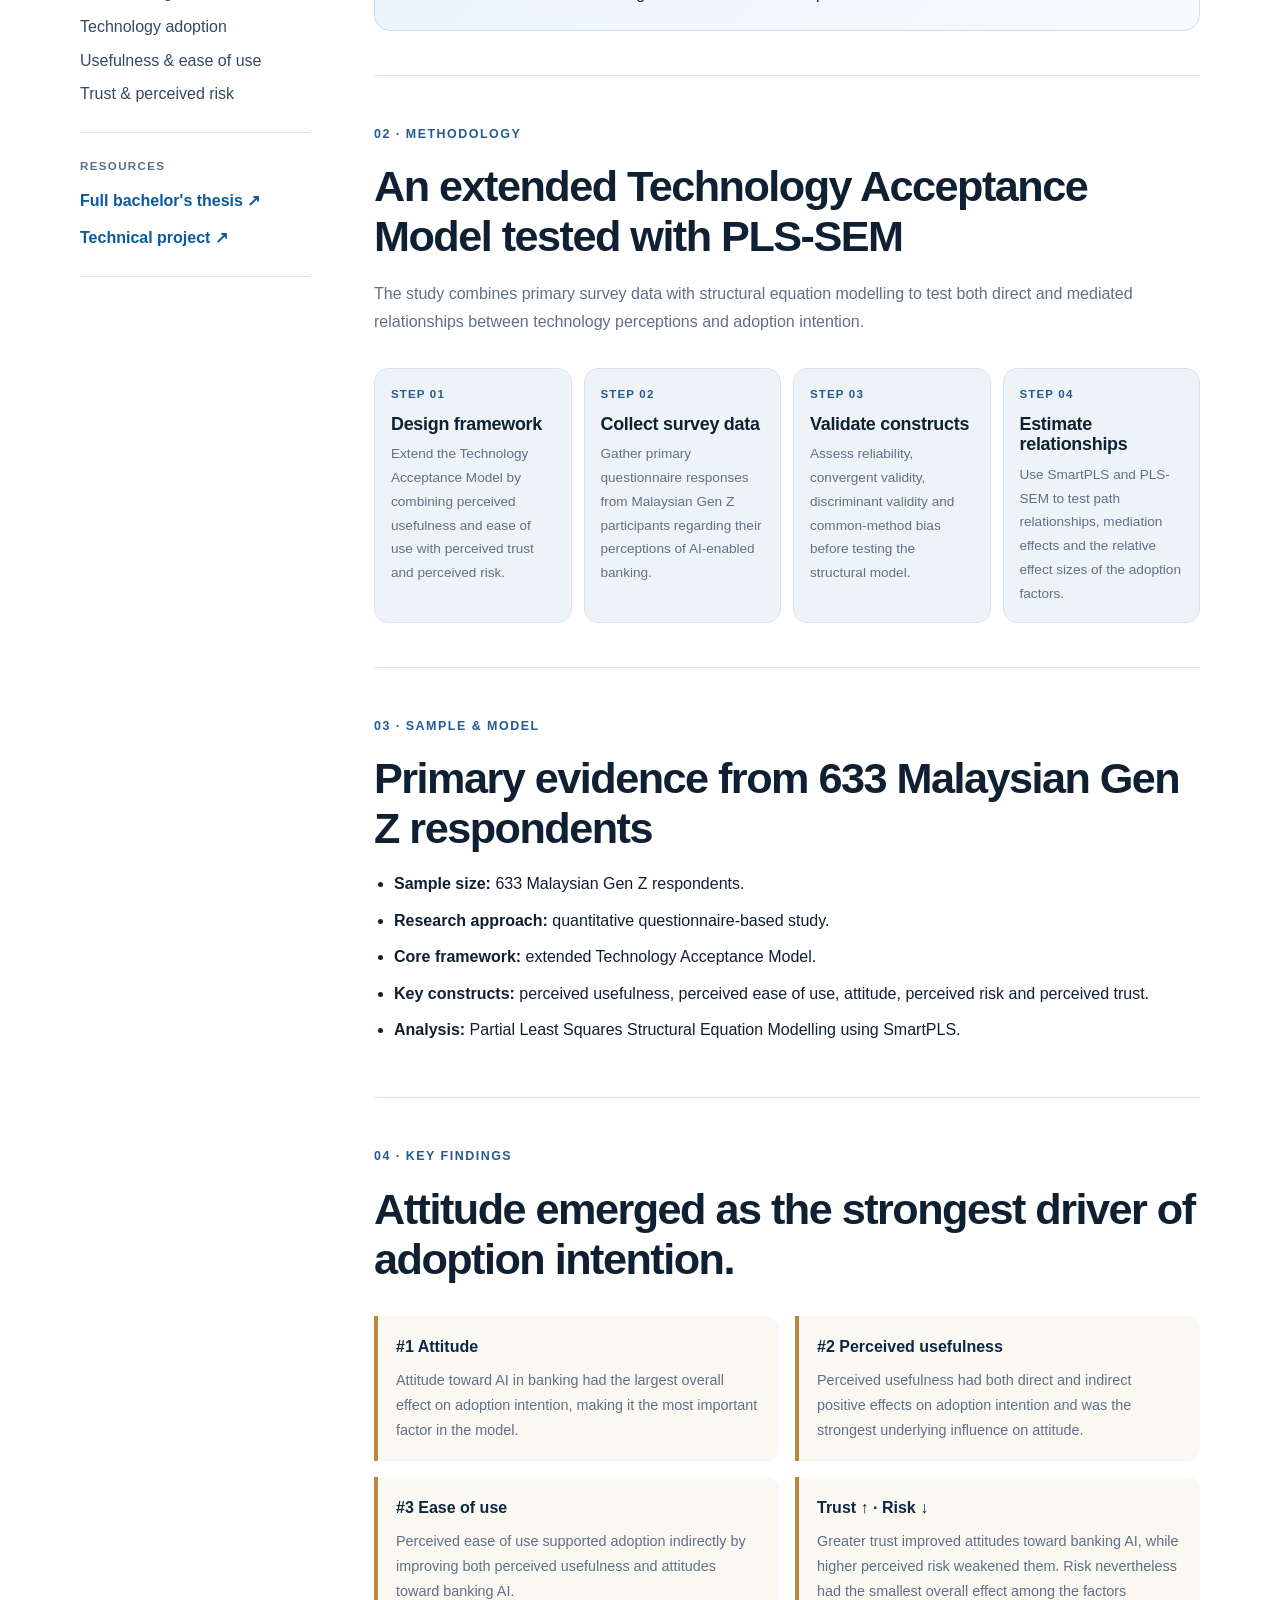
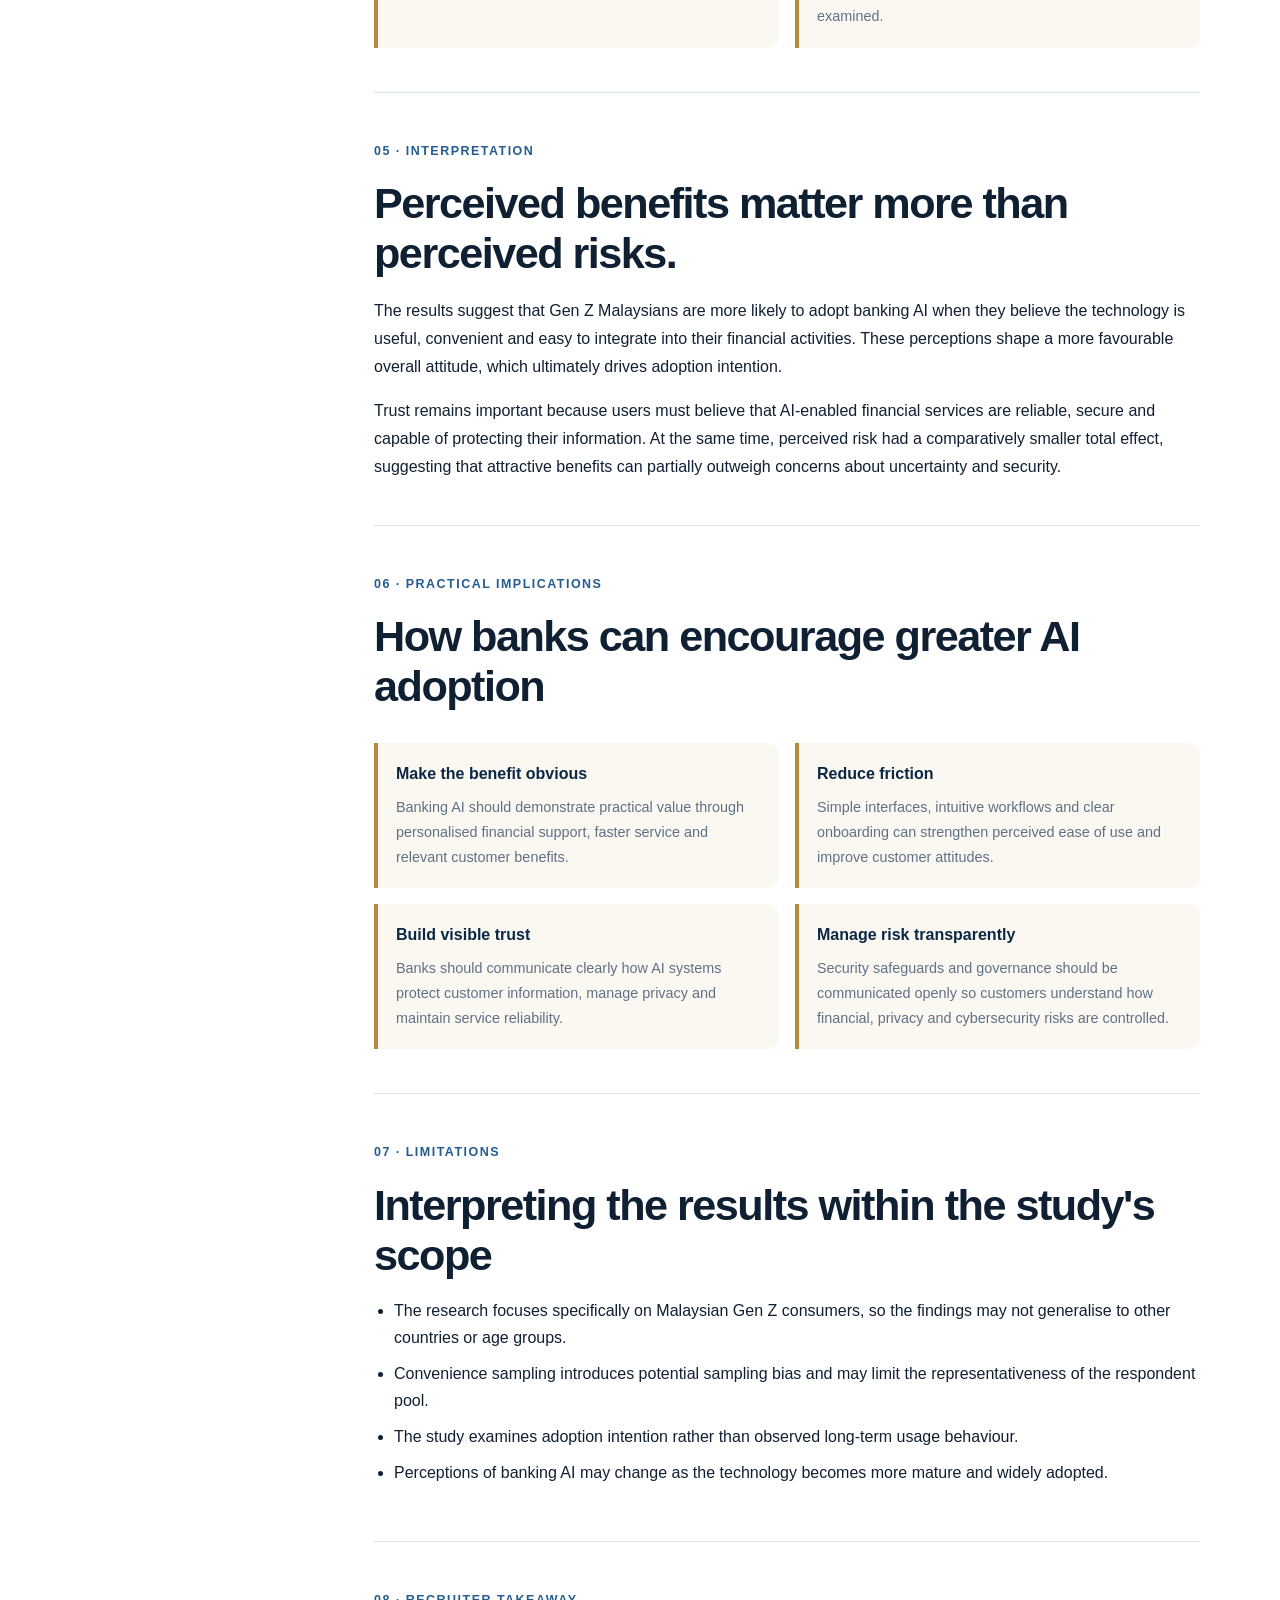
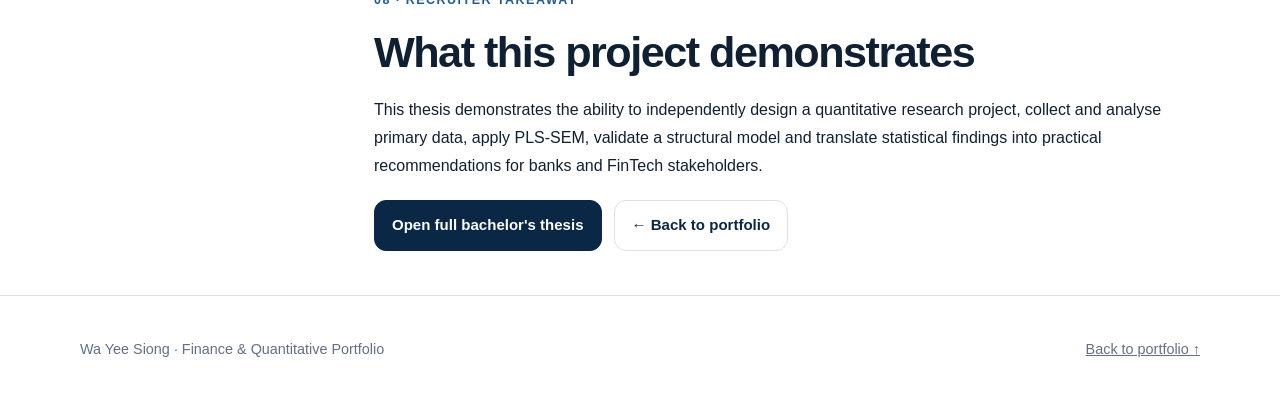
==== commit b1216f12: "Update project-ai-banking-adoption.html" ====
--- a/project-ai-banking-adoption.html
+++ b/project-ai-banking-adoption.html
@@ -577,8 +577,9 @@
 
 
   <footer class="footer">
-    <div class="container">
-      <p>© Wa Yee Siong</p>
+    <div class="container footer-row">
+      <span>Wa Yee Siong · Finance &amp; Quantitative Portfolio</span>
+      <a href="index.html">Back to portfolio ↑</a>
     </div>
   </footer>
 
